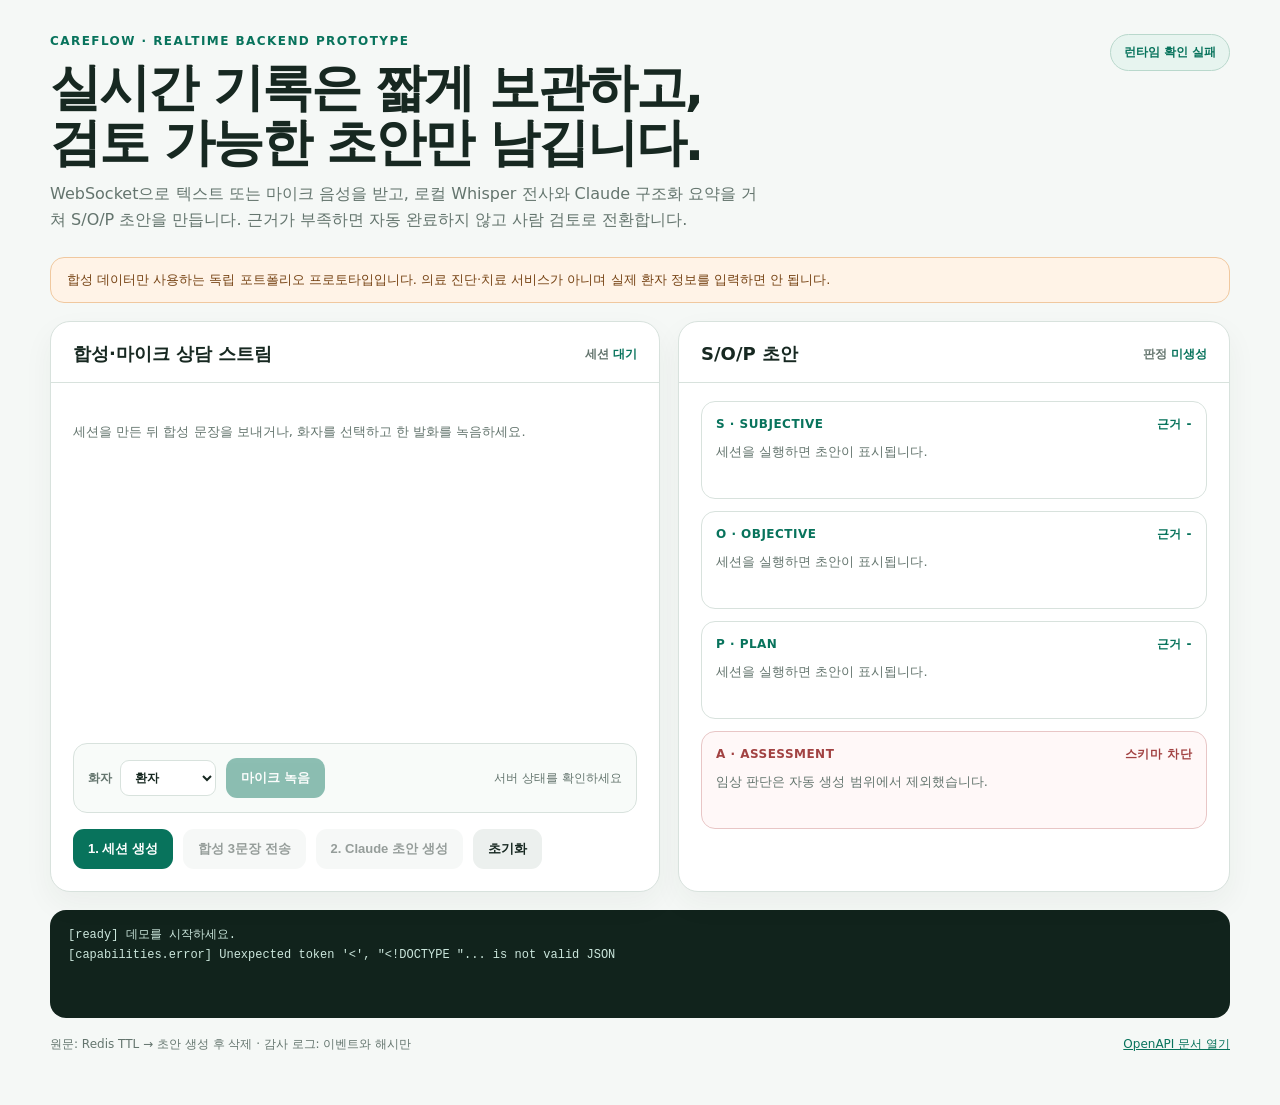
==== app/static/index.html @ 1d203c2a "Prepare CareFlow for reproducible Codespaces validation" ====
<!doctype html>
<html lang="ko">
<head>
  <meta charset="utf-8">
  <meta name="viewport" content="width=device-width, initial-scale=1">
  <title>CareFlow Backend Demo</title>
  <link rel="icon" href="data:image/svg+xml,<svg xmlns=%22http://www.w3.org/2000/svg%22 viewBox=%220 0 64 64%22><rect width=%2264%22 height=%2264%22 rx=%2214%22 fill=%22%2308735c%22/><path d=%22M14 33h10l5-13 8 25 5-12h8%22 fill=%22none%22 stroke=%22white%22 stroke-width=%225%22 stroke-linecap=%22round%22 stroke-linejoin=%22round%22/></svg>">
  <style>
    :root {
      color-scheme: light;
      --ink: #172821; --muted: #64756e; --line: #d8e2dd; --paper: #f5f8f6;
      --card: #ffffff; --brand: #08735c; --brand-soft: #e7f4ef; --warn-soft: #fff3e7;
      font-family: Inter, Pretendard, "Noto Sans KR", system-ui, sans-serif;
    }
    * { box-sizing: border-box; }
    body { margin: 0; background: var(--paper); color: var(--ink); }
    main { width: min(1180px, calc(100% - 36px)); margin: 0 auto; padding: 34px 0 52px; }
    header { display: flex; align-items: flex-start; justify-content: space-between; gap: 24px; margin-bottom: 24px; }
    .eyebrow { color: var(--brand); font-size: 12px; font-weight: 800; letter-spacing: .12em; }
    h1 { font-size: clamp(30px, 4vw, 52px); line-height: 1.08; margin: 12px 0 10px; letter-spacing: -.04em; }
    .lead { color: var(--muted); max-width: 720px; line-height: 1.65; margin: 0; }
    .badge { white-space: nowrap; border: 1px solid #b9d8cc; color: var(--brand); background: var(--brand-soft); border-radius: 999px; padding: 9px 13px; font-size: 12px; font-weight: 700; }
    .notice { border: 1px solid #f0c89f; background: var(--warn-soft); color: #764314; border-radius: 14px; padding: 13px 16px; font-size: 13px; margin-bottom: 18px; }
    .grid { display: grid; grid-template-columns: minmax(0, 1.05fr) minmax(360px, .95fr); gap: 18px; }
    .card { background: var(--card); border: 1px solid var(--line); border-radius: 20px; box-shadow: 0 12px 30px rgba(32, 59, 48, .05); overflow: hidden; }
    .card-head { padding: 20px 22px 16px; border-bottom: 1px solid var(--line); display: flex; align-items: center; justify-content: space-between; gap: 12px; }
    .card h2 { font-size: 18px; margin: 0; }
    .status { font-size: 12px; color: var(--muted); font-weight: 700; }
    .status strong { color: var(--brand); }
    .conversation { padding: 18px 22px 8px; min-height: 360px; }
    .line { display: grid; grid-template-columns: 72px 1fr; gap: 12px; padding: 13px 0; border-bottom: 1px dashed #e5ece8; }
    .speaker { font-size: 12px; font-weight: 800; color: var(--brand); }
    .line.clinician .speaker { color: #35629b; }
    .utterance { font-size: 14px; line-height: 1.55; }
    .empty { color: var(--muted); font-size: 13px; line-height: 1.7; padding: 20px 0; }
    .mic-tools { margin: 0 22px; padding: 14px; border: 1px solid var(--line); border-radius: 14px; background: #f8fbf9; display: flex; align-items: center; flex-wrap: wrap; gap: 10px; }
    .mic-tools label { display: flex; align-items: center; gap: 8px; color: var(--muted); font-size: 12px; font-weight: 800; }
    select { border: 1px solid var(--line); border-radius: 9px; padding: 9px 28px 9px 10px; background: white; color: var(--ink); font: inherit; }
    .mic-state { color: var(--muted); font-size: 12px; margin-left: auto; }
    button.recording { background: #b43b3b; }
    .actions { display: flex; flex-wrap: wrap; gap: 10px; padding: 16px 22px 22px; }
    button { border: 0; border-radius: 11px; padding: 11px 15px; font-size: 13px; font-weight: 800; cursor: pointer; background: var(--brand); color: white; }
    button.secondary { background: #ecf0ee; color: var(--ink); }
    button:disabled { opacity: .45; cursor: not-allowed; }
    .draft { padding: 18px 22px 22px; display: grid; gap: 12px; min-height: 360px; }
    .section { border: 1px solid var(--line); border-radius: 14px; padding: 14px; }
    .section-title { display: flex; align-items: baseline; justify-content: space-between; gap: 10px; color: var(--brand); font-size: 12px; font-weight: 900; letter-spacing: .04em; }
    .section p { min-height: 42px; color: var(--muted); font-size: 13px; line-height: 1.6; margin: 9px 0 0; }
    .blocked { border-color: #e8c6c6; background: #fff8f8; }
    .blocked .section-title { color: #a24242; }
    .events { margin-top: 18px; padding: 16px 18px; border-radius: 16px; background: #11231c; color: #cbe6dc; font: 12px/1.65 ui-monospace, SFMono-Regular, Menlo, monospace; min-height: 108px; white-space: pre-wrap; }
    footer { margin-top: 18px; color: var(--muted); font-size: 12px; display: flex; justify-content: space-between; gap: 16px; }
    footer a { color: var(--brand); }
    @media (max-width: 860px) { .grid { grid-template-columns: 1fr; } header { flex-direction: column; } }
  </style>
</head>
<body>
<main>
  <header>
    <div>
      <div class="eyebrow">CAREFLOW · REALTIME BACKEND PROTOTYPE</div>
      <h1>실시간 기록은 짧게 보관하고,<br>검토 가능한 초안만 남깁니다.</h1>
      <p class="lead">WebSocket으로 텍스트 또는 마이크 음성을 받고, 로컬 Whisper 전사와 Claude 구조화 요약을 거쳐 S/O/P 초안을 만듭니다. 근거가 부족하면 자동 완료하지 않고 사람 검토로 전환합니다.</p>
    </div>
    <div class="badge" id="runtime-badge">런타임 확인 중</div>
  </header>

  <div class="notice">합성 데이터만 사용하는 독립 포트폴리오 프로토타입입니다. 의료 진단·치료 서비스가 아니며 실제 환자 정보를 입력하면 안 됩니다.</div>

  <section class="grid">
    <article class="card">
      <div class="card-head"><h2>합성·마이크 상담 스트림</h2><div class="status">세션 <strong id="session-status">대기</strong></div></div>
      <div class="conversation" id="conversation">
        <div class="empty" id="empty-conversation">세션을 만든 뒤 합성 문장을 보내거나, 화자를 선택하고 한 발화를 녹음하세요.</div>
      </div>
      <div class="mic-tools">
        <label>화자
          <select id="speaker"><option value="patient">환자</option><option value="clinician">의료진</option></select>
        </label>
        <button id="record" disabled>마이크 녹음</button>
        <span class="mic-state" id="mic-status">서버 확인 중</span>
      </div>
      <div class="actions">
        <button id="start">1. 세션 생성</button>
        <button id="stream" class="secondary" disabled>합성 3문장 전송</button>
        <button id="finalize" class="secondary" disabled>2. Claude 초안 생성</button>
        <button id="reset" class="secondary">초기화</button>
      </div>
    </article>

    <article class="card">
      <div class="card-head"><h2>S/O/P 초안</h2><div class="status">판정 <strong id="review-status">미생성</strong></div></div>
      <div class="draft">
        <div class="section"><div class="section-title"><span>S · SUBJECTIVE</span><span id="evidence-s">근거 -</span></div><p id="subjective">세션을 실행하면 초안이 표시됩니다.</p></div>
        <div class="section"><div class="section-title"><span>O · OBJECTIVE</span><span id="evidence-o">근거 -</span></div><p id="objective">세션을 실행하면 초안이 표시됩니다.</p></div>
        <div class="section"><div class="section-title"><span>P · PLAN</span><span id="evidence-p">근거 -</span></div><p id="plan">세션을 실행하면 초안이 표시됩니다.</p></div>
        <div class="section blocked"><div class="section-title"><span>A · ASSESSMENT</span><span>스키마 차단</span></div><p>임상 판단은 자동 생성 범위에서 제외했습니다.</p></div>
      </div>
    </article>
  </section>

  <div id="events" class="events">[ready] 데모를 시작하세요.</div>
  <footer><span>원문: Redis TTL → 초안 생성 후 삭제 · 감사 로그: 이벤트와 해시만</span><a href="/docs">OpenAPI 문서 열기</a></footer>
</main>

<script>
  const sample = [
    {speaker: "patient", text: "최근 일주일 동안 잠들기 어려웠습니다."},
    {speaker: "clinician", text: "표정과 말투가 차분한 것을 관찰했습니다."},
    {speaker: "clinician", text: "다음 주에 수면 상태를 추적할 계획입니다."}
  ];
  let sessionId = null;
  let socket = null;
  let nextSequence = 1;
  let speechAvailable = false;
  let mediaRecorder = null;
  let mediaStream = null;
  let audioParts = [];
  let recordingTimer = null;
  const $ = (id) => document.getElementById(id);
  const log = (message) => { $("events").textContent += `\n${message}`; $("events").scrollTop = $("events").scrollHeight; };
  const waitFor = (connection, expected, timeoutMs = 60000) => new Promise((resolve, reject) => {
    const timeout = setTimeout(() => reject(new Error("응답 시간 초과")), timeoutMs);
    const handler = (event) => {
      const data = JSON.parse(event.data);
      if (data.type === expected || data.type === "error") {
        clearTimeout(timeout); connection.removeEventListener("message", handler); resolve(data);
      }
    };
    connection.addEventListener("message", handler);
  });
  const ensureSuccess = (data) => {
    if (data.type === "error") throw new Error(data.code);
    return data;
  };
  const appendConversation = (speaker, text, sequence) => {
    $("empty-conversation")?.remove();
    const line = document.createElement("div");
    line.className = `line ${speaker === "clinician" ? "clinician" : ""}`;
    const label = speaker === "clinician" ? "의료진" : "환자";
    const speakerNode = document.createElement("div");
    speakerNode.className = "speaker";
    speakerNode.textContent = `${label} · #${sequence}`;
    const utterance = document.createElement("div");
    utterance.className = "utterance";
    utterance.textContent = text;
    line.append(speakerNode, utterance);
    $("conversation").append(line);
  };
  const stopMediaTracks = () => {
    if (mediaStream) mediaStream.getTracks().forEach((track) => track.stop());
    mediaStream = null;
  };

  async function loadCapabilities() {
    try {
      const capabilities = await fetch("/v1/capabilities").then((response) => response.json());
      speechAvailable = capabilities.speech_enabled;
      $("runtime-badge").textContent = `${capabilities.note_generator_version} · ${capabilities.speech_recognizer_version || "STT disabled"}`;
      $("mic-status").textContent = speechAvailable ? "최대 30초 · 원본 미저장" : "STT 서버 설정 필요";
    } catch (error) {
      $("runtime-badge").textContent = "런타임 확인 실패";
      $("mic-status").textContent = "서버 상태를 확인하세요";
      log(`[capabilities.error] ${error.message}`);
    }
  }
  loadCapabilities();

  $("start").onclick = async () => {
    const response = await fetch("/v1/sessions", {
      method: "POST", headers: {"Content-Type": "application/json", "Idempotency-Key": crypto.randomUUID()},
      body: JSON.stringify({language: "ko"})
    });
    const data = await response.json();
    sessionId = data.session_id;
    const protocol = location.protocol === "https:" ? "wss" : "ws";
    socket = new WebSocket(`${protocol}://${location.host}${data.websocket_path}`);
    await new Promise((resolve) => socket.addEventListener("open", resolve, {once: true}));
    $("session-status").textContent = "created";
    $("stream").disabled = false;
    $("record").disabled = !speechAvailable || !navigator.mediaDevices || !window.MediaRecorder;
    $("start").disabled = true;
    log(`[session.created] ${sessionId}`);
  };

  $("stream").onclick = async () => {
    try {
      $("stream").disabled = true;
      $("record").disabled = true;
      for (const item of sample) {
        const chunk = {type: "transcript.chunk", sequence: nextSequence, ...item};
        const pending = waitFor(socket, "transcript.ack");
        socket.send(JSON.stringify(chunk));
        const ack = ensureSuccess(await pending);
        appendConversation(item.speaker, item.text, nextSequence);
        log(`[transcript.ack] sequence=${ack.sequence} duplicate=${ack.duplicate}`);
        nextSequence += 1;
      }
      $("session-status").textContent = "streaming";
      $("finalize").disabled = false;
    } catch (error) {
      $("stream").disabled = false;
      log(`[error] ${error.message}`);
    } finally {
      $("record").disabled = !speechAvailable;
    }
  };

  $("record").onclick = async () => {
    if (mediaRecorder?.state === "recording") {
      clearTimeout(recordingTimer);
      mediaRecorder.stop();
      return;
    }
    try {
      mediaStream = await navigator.mediaDevices.getUserMedia({audio: true});
      const candidates = ["audio/webm;codecs=opus", "audio/mp4", "audio/ogg;codecs=opus"];
      const selected = candidates.find((type) => MediaRecorder.isTypeSupported(type));
      mediaRecorder = new MediaRecorder(mediaStream, selected ? {mimeType: selected} : undefined);
      audioParts = [];
      mediaRecorder.ondataavailable = (event) => { if (event.data.size) audioParts.push(event.data); };
      mediaRecorder.onstop = sendRecordedAudio;
      mediaRecorder.start();
      $("stream").disabled = true;
      $("finalize").disabled = true;
      $("record").textContent = "녹음 종료";
      $("record").classList.add("recording");
      $("mic-status").textContent = "녹음 중 · 최대 30초";
      recordingTimer = setTimeout(() => mediaRecorder?.state === "recording" && mediaRecorder.stop(), 30000);
    } catch (error) {
      stopMediaTracks();
      log(`[microphone.error] ${error.message}`);
    }
  };

  async function sendRecordedAudio() {
    clearTimeout(recordingTimer);
    $("record").disabled = true;
    $("record").classList.remove("recording");
    $("record").textContent = "마이크 녹음";
    $("mic-status").textContent = "Whisper 인식 중";
    try {
      const blob = new Blob(audioParts, {type: mediaRecorder.mimeType});
      const contentType = (blob.type || "audio/webm").split(";")[0];
      const metadata = {
        type: "audio.start", sequence: nextSequence,
        speaker: $("speaker").value, content_type: contentType
      };
      const readyPromise = waitFor(socket, "audio.ready", 10000);
      socket.send(JSON.stringify(metadata));
      ensureSuccess(await readyPromise);
      const resultPromise = waitFor(socket, "transcript.recognized", 180000);
      socket.send(await blob.arrayBuffer());
      const result = ensureSuccess(await resultPromise);
      appendConversation(result.speaker, result.text, result.sequence);
      log(`[transcript.recognized] sequence=${result.sequence} duration=${result.duration_seconds}s raw_audio_persisted=${result.raw_audio_persisted}`);
      nextSequence += 1;
      $("session-status").textContent = "streaming";
      $("finalize").disabled = false;
      $("mic-status").textContent = "인식 완료 · 원본 미저장";
    } catch (error) {
      $("mic-status").textContent = "인식 실패 · 재시도 가능";
      log(`[speech.error] ${error.message}`);
    } finally {
      audioParts = [];
      stopMediaTracks();
      $("record").disabled = false;
      $("stream").disabled = false;
      $("finalize").disabled = nextSequence === 1;
    }
  }

  $("finalize").onclick = async () => {
    try {
      $("finalize").disabled = true;
      $("record").disabled = true;
      const pending = waitFor(socket, "session.finalized", 180000);
      socket.send(JSON.stringify({type: "session.finalize"}));
      const result = ensureSuccess(await pending);
      log(`[session.finalized] status=${result.status} transcript_purged=${result.transcript_purged}`);
      const draft = await fetch(`/v1/sessions/${sessionId}/draft`).then((response) => response.json());
      for (const field of ["subjective", "objective", "plan"]) $(field).textContent = draft[field];
      for (const suffix of ["s", "o", "p"]) $(`evidence-${suffix}`).textContent = "근거 -";
      for (const item of draft.evidence) {
        const suffix = item.section === "subjective" ? "s" : item.section === "objective" ? "o" : "p";
        $(`evidence-${suffix}`).textContent = `근거 #${item.source_sequences.join(", #")}`;
      }
      $("review-status").textContent = draft.review_required ? "사람 검토" : "계약 통과";
      $("session-status").textContent = result.status;
      $("stream").disabled = true;
      log(`[draft.created] generator=${draft.generator_version} reasons=${draft.review_reasons.join(",") || "none"}`);
    } catch (error) {
      $("finalize").disabled = false;
      $("record").disabled = !speechAvailable;
      log(`[finalize.error] ${error.message}`);
    }
  };

  $("reset").onclick = () => location.reload();
</script>
</body>
</html>
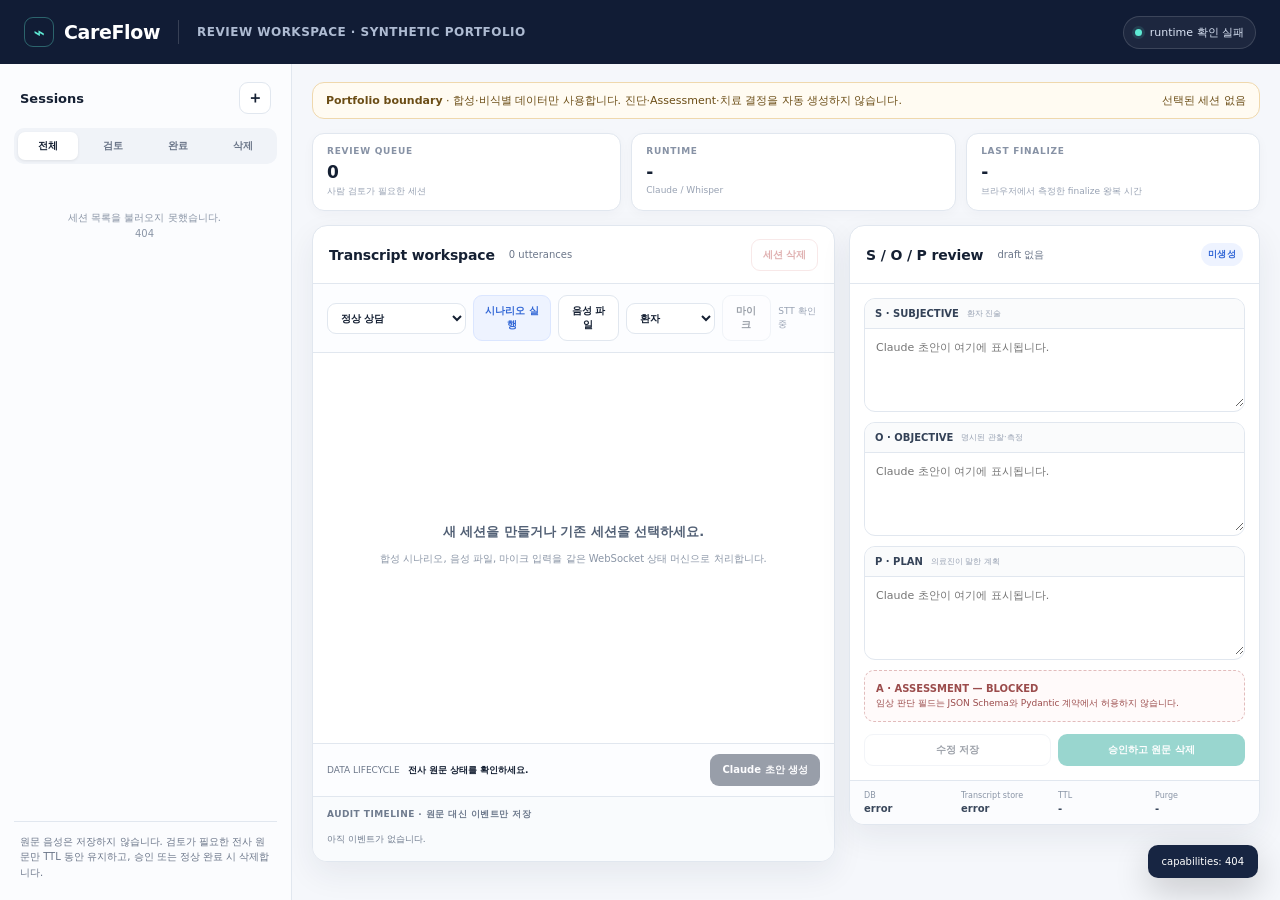
==== commit f4bf56d7: "Build CareFlow V2 review workspace" ====
--- a/app/static/index.html
+++ b/app/static/index.html
@@ -3,300 +3,67 @@
 <head>
   <meta charset="utf-8">
   <meta name="viewport" content="width=device-width, initial-scale=1">
-  <title>CareFlow Backend Demo</title>
-  <link rel="icon" href="data:image/svg+xml,<svg xmlns=%22http://www.w3.org/2000/svg%22 viewBox=%220 0 64 64%22><rect width=%2264%22 height=%2264%22 rx=%2214%22 fill=%22%2308735c%22/><path d=%22M14 33h10l5-13 8 25 5-12h8%22 fill=%22none%22 stroke=%22white%22 stroke-width=%225%22 stroke-linecap=%22round%22 stroke-linejoin=%22round%22/></svg>">
+  <title>CareFlow Review Workspace</title>
+  <link rel="icon" href="data:image/svg+xml,<svg xmlns=%22http://www.w3.org/2000/svg%22 viewBox=%220 0 64 64%22><rect width=%2264%22 height=%2264%22 rx=%2214%22 fill=%22%23111c35%22/><path d=%22M14 33h10l5-13 8 25 5-12h8%22 fill=%22none%22 stroke=%22%235eead4%22 stroke-width=%225%22 stroke-linecap=%22round%22 stroke-linejoin=%22round%22/></svg>">
   <style>
-    :root {
-      color-scheme: light;
-      --ink: #172821; --muted: #64756e; --line: #d8e2dd; --paper: #f5f8f6;
-      --card: #ffffff; --brand: #08735c; --brand-soft: #e7f4ef; --warn-soft: #fff3e7;
-      font-family: Inter, Pretendard, "Noto Sans KR", system-ui, sans-serif;
-    }
-    * { box-sizing: border-box; }
-    body { margin: 0; background: var(--paper); color: var(--ink); }
-    main { width: min(1180px, calc(100% - 36px)); margin: 0 auto; padding: 34px 0 52px; }
-    header { display: flex; align-items: flex-start; justify-content: space-between; gap: 24px; margin-bottom: 24px; }
-    .eyebrow { color: var(--brand); font-size: 12px; font-weight: 800; letter-spacing: .12em; }
-    h1 { font-size: clamp(30px, 4vw, 52px); line-height: 1.08; margin: 12px 0 10px; letter-spacing: -.04em; }
-    .lead { color: var(--muted); max-width: 720px; line-height: 1.65; margin: 0; }
-    .badge { white-space: nowrap; border: 1px solid #b9d8cc; color: var(--brand); background: var(--brand-soft); border-radius: 999px; padding: 9px 13px; font-size: 12px; font-weight: 700; }
-    .notice { border: 1px solid #f0c89f; background: var(--warn-soft); color: #764314; border-radius: 14px; padding: 13px 16px; font-size: 13px; margin-bottom: 18px; }
-    .grid { display: grid; grid-template-columns: minmax(0, 1.05fr) minmax(360px, .95fr); gap: 18px; }
-    .card { background: var(--card); border: 1px solid var(--line); border-radius: 20px; box-shadow: 0 12px 30px rgba(32, 59, 48, .05); overflow: hidden; }
-    .card-head { padding: 20px 22px 16px; border-bottom: 1px solid var(--line); display: flex; align-items: center; justify-content: space-between; gap: 12px; }
-    .card h2 { font-size: 18px; margin: 0; }
-    .status { font-size: 12px; color: var(--muted); font-weight: 700; }
-    .status strong { color: var(--brand); }
-    .conversation { padding: 18px 22px 8px; min-height: 360px; }
-    .line { display: grid; grid-template-columns: 72px 1fr; gap: 12px; padding: 13px 0; border-bottom: 1px dashed #e5ece8; }
-    .speaker { font-size: 12px; font-weight: 800; color: var(--brand); }
-    .line.clinician .speaker { color: #35629b; }
-    .utterance { font-size: 14px; line-height: 1.55; }
-    .empty { color: var(--muted); font-size: 13px; line-height: 1.7; padding: 20px 0; }
-    .mic-tools { margin: 0 22px; padding: 14px; border: 1px solid var(--line); border-radius: 14px; background: #f8fbf9; display: flex; align-items: center; flex-wrap: wrap; gap: 10px; }
-    .mic-tools label { display: flex; align-items: center; gap: 8px; color: var(--muted); font-size: 12px; font-weight: 800; }
-    select { border: 1px solid var(--line); border-radius: 9px; padding: 9px 28px 9px 10px; background: white; color: var(--ink); font: inherit; }
-    .mic-state { color: var(--muted); font-size: 12px; margin-left: auto; }
-    button.recording { background: #b43b3b; }
-    .actions { display: flex; flex-wrap: wrap; gap: 10px; padding: 16px 22px 22px; }
-    button { border: 0; border-radius: 11px; padding: 11px 15px; font-size: 13px; font-weight: 800; cursor: pointer; background: var(--brand); color: white; }
-    button.secondary { background: #ecf0ee; color: var(--ink); }
-    button:disabled { opacity: .45; cursor: not-allowed; }
-    .draft { padding: 18px 22px 22px; display: grid; gap: 12px; min-height: 360px; }
-    .section { border: 1px solid var(--line); border-radius: 14px; padding: 14px; }
-    .section-title { display: flex; align-items: baseline; justify-content: space-between; gap: 10px; color: var(--brand); font-size: 12px; font-weight: 900; letter-spacing: .04em; }
-    .section p { min-height: 42px; color: var(--muted); font-size: 13px; line-height: 1.6; margin: 9px 0 0; }
-    .blocked { border-color: #e8c6c6; background: #fff8f8; }
-    .blocked .section-title { color: #a24242; }
-    .events { margin-top: 18px; padding: 16px 18px; border-radius: 16px; background: #11231c; color: #cbe6dc; font: 12px/1.65 ui-monospace, SFMono-Regular, Menlo, monospace; min-height: 108px; white-space: pre-wrap; }
-    footer { margin-top: 18px; color: var(--muted); font-size: 12px; display: flex; justify-content: space-between; gap: 16px; }
-    footer a { color: var(--brand); }
-    @media (max-width: 860px) { .grid { grid-template-columns: 1fr; } header { flex-direction: column; } }
+    :root{color-scheme:light;--navy:#111c35;--navy-2:#172542;--ink:#152033;--muted:#6b7689;--line:#e1e7ef;--paper:#f5f7fb;--card:#fff;--teal:#0f9f8f;--teal-soft:#e9f8f5;--blue:#3267d6;--blue-soft:#eef3ff;--amber:#b7791f;--amber-soft:#fff7e8;--red:#b54747;--red-soft:#fff0f0;--green:#20845a;--green-soft:#ecf8f1;--shadow:0 12px 32px rgba(24,39,75,.07);font-family:Inter,Pretendard,"Noto Sans KR",system-ui,-apple-system,sans-serif}
+    *{box-sizing:border-box}body{margin:0;background:var(--paper);color:var(--ink);min-width:1180px}button,input,select,textarea{font:inherit}button{cursor:pointer}
+    .topbar{height:64px;background:var(--navy);color:white;display:flex;align-items:center;padding:0 24px;gap:18px;position:sticky;top:0;z-index:20}.brand{display:flex;align-items:center;gap:10px;font-weight:850;letter-spacing:-.02em;font-size:19px}.brand-mark{width:30px;height:30px;border:1px solid rgba(94,234,212,.35);border-radius:9px;display:grid;place-items:center;color:#5eead4}.top-divider{height:24px;width:1px;background:rgba(255,255,255,.16)}.product-label{font-size:12px;color:#aebbd2;font-weight:700;letter-spacing:.04em}.top-spacer{flex:1}.runtime-pill{display:flex;align-items:center;gap:8px;border:1px solid rgba(255,255,255,.14);border-radius:999px;padding:8px 11px;font-size:11px;color:#dbe5f6;background:rgba(255,255,255,.05)}.dot{width:7px;height:7px;border-radius:50%;background:#5eead4;box-shadow:0 0 0 3px rgba(94,234,212,.12)}
+    .shell{display:grid;grid-template-columns:292px 1fr;min-height:calc(100vh - 64px)}.sidebar{background:#fbfcfe;border-right:1px solid var(--line);padding:18px 14px;display:flex;flex-direction:column;gap:14px}.sidebar-title{display:flex;align-items:center;justify-content:space-between;padding:0 6px}.sidebar-title strong{font-size:13px}.icon-btn{width:32px;height:32px;border:1px solid var(--line);border-radius:9px;background:white;color:var(--ink);font-weight:900}.filters{display:grid;grid-template-columns:repeat(4,1fr);gap:5px;background:#f0f3f8;padding:4px;border-radius:10px}.filter{border:0;background:transparent;border-radius:7px;padding:7px 4px;font-size:10px;color:var(--muted);font-weight:800}.filter.active{background:white;color:var(--ink);box-shadow:0 1px 3px rgba(0,0,0,.08)}.session-list{display:flex;flex-direction:column;gap:8px;overflow:auto;max-height:calc(100vh - 220px);padding-right:2px}.session-card{border:1px solid var(--line);background:white;border-radius:12px;padding:12px;cursor:pointer;transition:.16s}.session-card:hover{border-color:#bcc8d9;transform:translateY(-1px)}.session-card.active{border-color:#91b9ff;box-shadow:0 0 0 2px #e8f0ff}.session-row{display:flex;align-items:center;justify-content:space-between;gap:8px}.session-id{font:700 11px/1.2 ui-monospace,SFMono-Regular,Menlo,monospace;color:#44536a}.session-time{font-size:10px;color:#98a2b3;margin-top:8px}.status-chip{font-size:9px;font-weight:900;text-transform:uppercase;letter-spacing:.04em;padding:5px 7px;border-radius:999px}.status-ready{background:var(--green-soft);color:var(--green)}.status-review_required{background:var(--amber-soft);color:var(--amber)}.status-streaming,.status-created,.status-processing{background:var(--blue-soft);color:var(--blue)}.status-purged{background:#f0f2f5;color:#7a8494}.session-reason{font-size:10px;color:var(--amber);margin-top:7px;white-space:nowrap;overflow:hidden;text-overflow:ellipsis}.sidebar-foot{margin-top:auto;border-top:1px solid var(--line);padding:12px 6px 2px;font-size:10px;line-height:1.55;color:var(--muted)}
+    .content{padding:18px 20px 30px;overflow:hidden}.notice{display:flex;align-items:center;justify-content:space-between;gap:16px;border:1px solid #efd8ad;background:#fffbf2;color:#6b4d16;border-radius:12px;padding:10px 13px;font-size:11px;margin-bottom:14px}.notice strong{font-weight:900}.dashboard{display:grid;grid-template-columns:1fr 1.05fr .95fr;gap:10px;margin-bottom:14px}.metric{background:white;border:1px solid var(--line);border-radius:12px;padding:12px 14px;box-shadow:0 3px 12px rgba(24,39,75,.03)}.metric-label{font-size:9px;color:#8792a5;font-weight:900;letter-spacing:.08em;text-transform:uppercase}.metric-value{margin-top:6px;font-size:17px;font-weight:850;letter-spacing:-.02em;white-space:nowrap;overflow:hidden;text-overflow:ellipsis}.metric-sub{font-size:9px;color:#98a2b3;margin-top:3px}
+    .workspace{display:grid;grid-template-columns:minmax(430px,1.12fr) minmax(390px,.88fr);gap:14px;align-items:start}.panel{background:white;border:1px solid var(--line);border-radius:15px;box-shadow:var(--shadow);overflow:hidden}.panel-head{height:58px;border-bottom:1px solid var(--line);display:flex;align-items:center;padding:0 16px;gap:10px}.panel-head h2{margin:0;font-size:14px;letter-spacing:-.01em}.panel-head .sub{font-size:10px;color:var(--muted);margin-left:4px}.panel-spacer{flex:1}.btn{border:1px solid transparent;border-radius:9px;padding:8px 11px;font-size:10px;font-weight:850;background:var(--navy);color:white;display:inline-flex;align-items:center;gap:6px;justify-content:center}.btn.secondary{background:white;color:var(--ink);border-color:var(--line)}.btn.soft{background:var(--blue-soft);color:var(--blue);border-color:#dbe6ff}.btn.approve{background:var(--teal);color:white}.btn.danger{background:white;color:var(--red);border-color:#efcaca}.btn:disabled{opacity:.42;cursor:not-allowed}.select{border:1px solid var(--line);background:white;border-radius:9px;padding:8px 28px 8px 9px;font-size:10px;color:var(--ink);font-weight:700}.toolbar{display:flex;align-items:center;gap:7px;padding:11px 14px;border-bottom:1px solid var(--line);background:#fcfdff}.toolbar .hint{font-size:9px;color:#98a2b3;margin-left:auto}.transcript{height:390px;overflow:auto;padding:8px 14px 14px;scroll-behavior:smooth}.empty-state{height:100%;display:grid;place-items:center;text-align:center;color:#8a95a6;padding:32px}.empty-state strong{display:block;color:#526075;font-size:13px;margin-bottom:6px}.empty-state span{font-size:10px;line-height:1.6}.turn{display:grid;grid-template-columns:76px 1fr;gap:11px;padding:12px 7px;border-bottom:1px solid #edf0f5;border-radius:9px;transition:.2s}.turn.focused{background:#fff6dc;box-shadow:inset 3px 0 #e0a52f}.turn-meta{font-size:9px;color:#98a2b3;padding-top:2px}.speaker-label{font-size:10px;font-weight:900;color:var(--blue);margin-bottom:4px}.turn.patient .speaker-label{color:var(--teal)}.turn-text{font-size:12px;line-height:1.62;color:#2e394b}.turn-tags{margin-top:5px;display:flex;gap:5px}.mini-tag{font-size:8px;color:#7a8494;background:#f2f4f7;border-radius:5px;padding:3px 5px}.privacy-state{border-top:1px solid var(--line);padding:10px 14px;display:flex;align-items:center;gap:8px;font-size:9px;color:var(--muted);background:#fcfdff}.privacy-state strong{color:var(--ink)}.audit{border-top:1px solid var(--line);background:#f9fbfd;padding:11px 14px;max-height:138px;overflow:auto}.audit-title{font-size:9px;font-weight:900;color:#6f7b8e;margin-bottom:8px;letter-spacing:.05em;text-transform:uppercase}.audit-row{display:flex;gap:10px;font-size:9px;color:#6f7b8e;padding:4px 0}.audit-row code{color:#39475b}
+    .draft-body{padding:14px;display:flex;flex-direction:column;gap:10px}.review-banner{border:1px solid #f0d3a2;background:var(--amber-soft);border-radius:10px;padding:9px 10px;font-size:10px;color:#76531c;display:none}.review-banner.show{display:block}.draft-section{border:1px solid var(--line);border-radius:11px;overflow:hidden}.draft-title{display:flex;align-items:center;padding:9px 10px;background:#fafbfc;border-bottom:1px solid var(--line);gap:8px}.draft-title strong{font-size:10px;color:#344257}.draft-title span{font-size:8px;color:#98a2b3}.evidence{margin-left:auto;display:flex;gap:4px;flex-wrap:wrap;justify-content:flex-end}.evidence button{border:0;background:#e9f3ff;color:#3267d6;border-radius:5px;padding:3px 5px;font-size:8px;font-weight:900;cursor:pointer}textarea{width:100%;border:0;resize:vertical;min-height:78px;padding:10px 11px;font-size:11px;line-height:1.62;color:#344257;outline:none;background:white}textarea:focus{box-shadow:inset 0 0 0 2px #dce8ff}.assessment{border:1px dashed #e2bcbc;background:#fffafa;border-radius:10px;padding:10px 11px;color:#9b4c4c;font-size:9px;line-height:1.55}.assessment strong{font-size:10px}.review-actions{display:flex;gap:7px;padding-top:2px}.review-actions .btn{flex:1}.ops-strip{display:grid;grid-template-columns:repeat(4,1fr);gap:7px;border-top:1px solid var(--line);padding:10px 14px;background:#fbfcfe}.ops-item{font-size:8px;color:#8a95a6}.ops-item strong{display:block;color:#39475b;font-size:10px;margin-top:3px}.good{color:var(--green)!important}.warn{color:var(--amber)!important}.bad{color:var(--red)!important}.toast{position:fixed;right:22px;bottom:22px;background:#172542;color:white;padding:11px 14px;border-radius:10px;box-shadow:0 12px 35px rgba(0,0,0,.2);font-size:10px;opacity:0;transform:translateY(8px);pointer-events:none;transition:.2s;z-index:99;max-width:360px}.toast.show{opacity:1;transform:none}.modal-backdrop{position:fixed;inset:0;background:rgba(10,17,31,.38);display:none;align-items:center;justify-content:center;z-index:60}.modal-backdrop.show{display:flex}.modal{width:430px;background:white;border-radius:16px;box-shadow:0 25px 70px rgba(0,0,0,.24);padding:18px}.modal h3{font-size:14px;margin:0 0 5px}.modal p{font-size:10px;color:var(--muted);line-height:1.6;margin:0 0 14px}.modal-actions{display:flex;gap:8px;justify-content:flex-end}input[type=file]{display:none}
   </style>
 </head>
 <body>
-<main>
-  <header>
-    <div>
-      <div class="eyebrow">CAREFLOW · REALTIME BACKEND PROTOTYPE</div>
-      <h1>실시간 기록은 짧게 보관하고,<br>검토 가능한 초안만 남깁니다.</h1>
-      <p class="lead">WebSocket으로 텍스트 또는 마이크 음성을 받고, 로컬 Whisper 전사와 Claude 구조화 요약을 거쳐 S/O/P 초안을 만듭니다. 근거가 부족하면 자동 완료하지 않고 사람 검토로 전환합니다.</p>
-    </div>
-    <div class="badge" id="runtime-badge">런타임 확인 중</div>
-  </header>
-
-  <div class="notice">합성 데이터만 사용하는 독립 포트폴리오 프로토타입입니다. 의료 진단·치료 서비스가 아니며 실제 환자 정보를 입력하면 안 됩니다.</div>
-
-  <section class="grid">
-    <article class="card">
-      <div class="card-head"><h2>합성·마이크 상담 스트림</h2><div class="status">세션 <strong id="session-status">대기</strong></div></div>
-      <div class="conversation" id="conversation">
-        <div class="empty" id="empty-conversation">세션을 만든 뒤 합성 문장을 보내거나, 화자를 선택하고 한 발화를 녹음하세요.</div>
-      </div>
-      <div class="mic-tools">
-        <label>화자
-          <select id="speaker"><option value="patient">환자</option><option value="clinician">의료진</option></select>
-        </label>
-        <button id="record" disabled>마이크 녹음</button>
-        <span class="mic-state" id="mic-status">서버 확인 중</span>
-      </div>
-      <div class="actions">
-        <button id="start">1. 세션 생성</button>
-        <button id="stream" class="secondary" disabled>합성 3문장 전송</button>
-        <button id="finalize" class="secondary" disabled>2. Claude 초안 생성</button>
-        <button id="reset" class="secondary">초기화</button>
-      </div>
-    </article>
-
-    <article class="card">
-      <div class="card-head"><h2>S/O/P 초안</h2><div class="status">판정 <strong id="review-status">미생성</strong></div></div>
-      <div class="draft">
-        <div class="section"><div class="section-title"><span>S · SUBJECTIVE</span><span id="evidence-s">근거 -</span></div><p id="subjective">세션을 실행하면 초안이 표시됩니다.</p></div>
-        <div class="section"><div class="section-title"><span>O · OBJECTIVE</span><span id="evidence-o">근거 -</span></div><p id="objective">세션을 실행하면 초안이 표시됩니다.</p></div>
-        <div class="section"><div class="section-title"><span>P · PLAN</span><span id="evidence-p">근거 -</span></div><p id="plan">세션을 실행하면 초안이 표시됩니다.</p></div>
-        <div class="section blocked"><div class="section-title"><span>A · ASSESSMENT</span><span>스키마 차단</span></div><p>임상 판단은 자동 생성 범위에서 제외했습니다.</p></div>
-      </div>
-    </article>
-  </section>
-
-  <div id="events" class="events">[ready] 데모를 시작하세요.</div>
-  <footer><span>원문: Redis TTL → 초안 생성 후 삭제 · 감사 로그: 이벤트와 해시만</span><a href="/docs">OpenAPI 문서 열기</a></footer>
-</main>
-
+<header class="topbar"><div class="brand"><span class="brand-mark">⌁</span>CareFlow</div><div class="top-divider"></div><div class="product-label">REVIEW WORKSPACE · SYNTHETIC PORTFOLIO</div><div class="top-spacer"></div><div class="runtime-pill"><span class="dot"></span><span id="runtime-text">runtime 확인 중</span></div></header>
+<div class="shell">
+<aside class="sidebar"><div class="sidebar-title"><strong>Sessions</strong><button class="icon-btn" id="new-session" title="새 세션">＋</button></div><div class="filters"><button class="filter active" data-filter="all">전체</button><button class="filter" data-filter="review_required">검토</button><button class="filter" data-filter="ready">완료</button><button class="filter" data-filter="purged">삭제</button></div><div class="session-list" id="session-list"><div class="empty-state"><span>세션을 불러오는 중입니다.</span></div></div><div class="sidebar-foot">원문 음성은 저장하지 않습니다. 검토가 필요한 전사 원문만 TTL 동안 유지하고, 승인 또는 정상 완료 시 삭제합니다.</div></aside>
+<main class="content">
+<div class="notice"><span><strong>Portfolio boundary</strong> · 합성·비식별 데이터만 사용합니다. 진단·Assessment·치료 결정을 자동 생성하지 않습니다.</span><span id="session-state-text">선택된 세션 없음</span></div>
+<section class="dashboard"><div class="metric"><div class="metric-label">Review queue</div><div class="metric-value" id="metric-review">0</div><div class="metric-sub">사람 검토가 필요한 세션</div></div><div class="metric"><div class="metric-label">Runtime</div><div class="metric-value" id="metric-runtime">-</div><div class="metric-sub" id="metric-runtime-sub">Claude / Whisper</div></div><div class="metric"><div class="metric-label">Last finalize</div><div class="metric-value" id="metric-latency">-</div><div class="metric-sub">브라우저에서 측정한 finalize 왕복 시간</div></div></section>
+<section class="workspace">
+<article class="panel"><div class="panel-head"><h2>Transcript workspace</h2><span class="sub" id="transcript-count">0 utterances</span><div class="panel-spacer"></div><button class="btn danger" id="purge-session" disabled>세션 삭제</button></div>
+<div class="toolbar"><select class="select" id="scenario"><option value="normal">정상 상담</option><option value="evidence_gap">근거 공백</option><option value="sequence_gap">Sequence gap</option><option value="safety_signal">Safety signal</option><option value="duplicate">중복 재전송</option></select><button class="btn soft" id="run-scenario">시나리오 실행</button><button class="btn secondary" id="upload-audio">음성 파일</button><input id="audio-file" type="file" accept="audio/webm,audio/wav,audio/mpeg,audio/mp4,audio/ogg"><select class="select" id="speaker"><option value="patient">환자</option><option value="clinician">의료진</option></select><button class="btn secondary" id="record" disabled>마이크</button><span class="hint" id="mic-hint">STT 확인 중</span></div>
+<div class="transcript" id="transcript"><div class="empty-state"><div><strong>새 세션을 만들거나 기존 세션을 선택하세요.</strong><span>합성 시나리오, 음성 파일, 마이크 입력을 같은 WebSocket 상태 머신으로 처리합니다.</span></div></div></div>
+<div class="privacy-state"><span>DATA LIFECYCLE</span><strong id="privacy-text">전사 원문 상태를 확인하세요.</strong><span class="panel-spacer"></span><button class="btn" id="finalize" disabled>Claude 초안 생성</button></div><div class="audit"><div class="audit-title">Audit timeline · 원문 대신 이벤트만 저장</div><div id="audit-list"><div class="audit-row">아직 이벤트가 없습니다.</div></div></div></article>
+<article class="panel"><div class="panel-head"><h2>S / O / P review</h2><span class="sub" id="draft-version">draft 없음</span><div class="panel-spacer"></div><span class="status-chip status-created" id="draft-status">미생성</span></div><div class="draft-body"><div class="review-banner" id="review-banner"></div><div class="draft-section"><div class="draft-title"><strong>S · SUBJECTIVE</strong><span>환자 진술</span><div class="evidence" id="evidence-subjective"></div></div><textarea id="subjective" placeholder="Claude 초안이 여기에 표시됩니다." disabled></textarea></div><div class="draft-section"><div class="draft-title"><strong>O · OBJECTIVE</strong><span>명시된 관찰·측정</span><div class="evidence" id="evidence-objective"></div></div><textarea id="objective" placeholder="Claude 초안이 여기에 표시됩니다." disabled></textarea></div><div class="draft-section"><div class="draft-title"><strong>P · PLAN</strong><span>의료진이 말한 계획</span><div class="evidence" id="evidence-plan"></div></div><textarea id="plan" placeholder="Claude 초안이 여기에 표시됩니다." disabled></textarea></div><div class="assessment"><strong>A · ASSESSMENT — BLOCKED</strong><br>임상 판단 필드는 JSON Schema와 Pydantic 계약에서 허용하지 않습니다.</div><div class="review-actions"><button class="btn secondary" id="save-review" disabled>수정 저장</button><button class="btn approve" id="approve-review" disabled>승인하고 원문 삭제</button></div></div><div class="ops-strip"><div class="ops-item">DB<strong id="ops-db">-</strong></div><div class="ops-item">Transcript store<strong id="ops-store">-</strong></div><div class="ops-item">TTL<strong id="ops-ttl">-</strong></div><div class="ops-item">Purge<strong id="ops-purge">-</strong></div></div></article>
+</section></main></div>
+<div class="toast" id="toast"></div><div class="modal-backdrop" id="purge-modal"><div class="modal"><h3>세션을 완전히 삭제할까요?</h3><p>전사 원문과 생성된 초안을 제거하고 상태를 purged로 전환합니다. 포트폴리오 데모에서 데이터 수명주기를 확인하기 위한 명시적 삭제 동작입니다.</p><div class="modal-actions"><button class="btn secondary" id="cancel-purge">취소</button><button class="btn danger" id="confirm-purge">삭제</button></div></div></div>
 <script>
-  const sample = [
-    {speaker: "patient", text: "최근 일주일 동안 잠들기 어려웠습니다."},
-    {speaker: "clinician", text: "표정과 말투가 차분한 것을 관찰했습니다."},
-    {speaker: "clinician", text: "다음 주에 수면 상태를 추적할 계획입니다."}
-  ];
-  let sessionId = null;
-  let socket = null;
-  let nextSequence = 1;
-  let speechAvailable = false;
-  let mediaRecorder = null;
-  let mediaStream = null;
-  let audioParts = [];
-  let recordingTimer = null;
-  const $ = (id) => document.getElementById(id);
-  const log = (message) => { $("events").textContent += `\n${message}`; $("events").scrollTop = $("events").scrollHeight; };
-  const waitFor = (connection, expected, timeoutMs = 60000) => new Promise((resolve, reject) => {
-    const timeout = setTimeout(() => reject(new Error("응답 시간 초과")), timeoutMs);
-    const handler = (event) => {
-      const data = JSON.parse(event.data);
-      if (data.type === expected || data.type === "error") {
-        clearTimeout(timeout); connection.removeEventListener("message", handler); resolve(data);
-      }
-    };
-    connection.addEventListener("message", handler);
-  });
-  const ensureSuccess = (data) => {
-    if (data.type === "error") throw new Error(data.code);
-    return data;
-  };
-  const appendConversation = (speaker, text, sequence) => {
-    $("empty-conversation")?.remove();
-    const line = document.createElement("div");
-    line.className = `line ${speaker === "clinician" ? "clinician" : ""}`;
-    const label = speaker === "clinician" ? "의료진" : "환자";
-    const speakerNode = document.createElement("div");
-    speakerNode.className = "speaker";
-    speakerNode.textContent = `${label} · #${sequence}`;
-    const utterance = document.createElement("div");
-    utterance.className = "utterance";
-    utterance.textContent = text;
-    line.append(speakerNode, utterance);
-    $("conversation").append(line);
-  };
-  const stopMediaTracks = () => {
-    if (mediaStream) mediaStream.getTracks().forEach((track) => track.stop());
-    mediaStream = null;
-  };
-
-  async function loadCapabilities() {
-    try {
-      const capabilities = await fetch("/v1/capabilities").then((response) => response.json());
-      speechAvailable = capabilities.speech_enabled;
-      $("runtime-badge").textContent = `${capabilities.note_generator_version} · ${capabilities.speech_recognizer_version || "STT disabled"}`;
-      $("mic-status").textContent = speechAvailable ? "최대 30초 · 원본 미저장" : "STT 서버 설정 필요";
-    } catch (error) {
-      $("runtime-badge").textContent = "런타임 확인 실패";
-      $("mic-status").textContent = "서버 상태를 확인하세요";
-      log(`[capabilities.error] ${error.message}`);
-    }
-  }
-  loadCapabilities();
-
-  $("start").onclick = async () => {
-    const response = await fetch("/v1/sessions", {
-      method: "POST", headers: {"Content-Type": "application/json", "Idempotency-Key": crypto.randomUUID()},
-      body: JSON.stringify({language: "ko"})
-    });
-    const data = await response.json();
-    sessionId = data.session_id;
-    const protocol = location.protocol === "https:" ? "wss" : "ws";
-    socket = new WebSocket(`${protocol}://${location.host}${data.websocket_path}`);
-    await new Promise((resolve) => socket.addEventListener("open", resolve, {once: true}));
-    $("session-status").textContent = "created";
-    $("stream").disabled = false;
-    $("record").disabled = !speechAvailable || !navigator.mediaDevices || !window.MediaRecorder;
-    $("start").disabled = true;
-    log(`[session.created] ${sessionId}`);
-  };
-
-  $("stream").onclick = async () => {
-    try {
-      $("stream").disabled = true;
-      $("record").disabled = true;
-      for (const item of sample) {
-        const chunk = {type: "transcript.chunk", sequence: nextSequence, ...item};
-        const pending = waitFor(socket, "transcript.ack");
-        socket.send(JSON.stringify(chunk));
-        const ack = ensureSuccess(await pending);
-        appendConversation(item.speaker, item.text, nextSequence);
-        log(`[transcript.ack] sequence=${ack.sequence} duplicate=${ack.duplicate}`);
-        nextSequence += 1;
-      }
-      $("session-status").textContent = "streaming";
-      $("finalize").disabled = false;
-    } catch (error) {
-      $("stream").disabled = false;
-      log(`[error] ${error.message}`);
-    } finally {
-      $("record").disabled = !speechAvailable;
-    }
-  };
-
-  $("record").onclick = async () => {
-    if (mediaRecorder?.state === "recording") {
-      clearTimeout(recordingTimer);
-      mediaRecorder.stop();
-      return;
-    }
-    try {
-      mediaStream = await navigator.mediaDevices.getUserMedia({audio: true});
-      const candidates = ["audio/webm;codecs=opus", "audio/mp4", "audio/ogg;codecs=opus"];
-      const selected = candidates.find((type) => MediaRecorder.isTypeSupported(type));
-      mediaRecorder = new MediaRecorder(mediaStream, selected ? {mimeType: selected} : undefined);
-      audioParts = [];
-      mediaRecorder.ondataavailable = (event) => { if (event.data.size) audioParts.push(event.data); };
-      mediaRecorder.onstop = sendRecordedAudio;
-      mediaRecorder.start();
-      $("stream").disabled = true;
-      $("finalize").disabled = true;
-      $("record").textContent = "녹음 종료";
-      $("record").classList.add("recording");
-      $("mic-status").textContent = "녹음 중 · 최대 30초";
-      recordingTimer = setTimeout(() => mediaRecorder?.state === "recording" && mediaRecorder.stop(), 30000);
-    } catch (error) {
-      stopMediaTracks();
-      log(`[microphone.error] ${error.message}`);
-    }
-  };
-
-  async function sendRecordedAudio() {
-    clearTimeout(recordingTimer);
-    $("record").disabled = true;
-    $("record").classList.remove("recording");
-    $("record").textContent = "마이크 녹음";
-    $("mic-status").textContent = "Whisper 인식 중";
-    try {
-      const blob = new Blob(audioParts, {type: mediaRecorder.mimeType});
-      const contentType = (blob.type || "audio/webm").split(";")[0];
-      const metadata = {
-        type: "audio.start", sequence: nextSequence,
-        speaker: $("speaker").value, content_type: contentType
-      };
-      const readyPromise = waitFor(socket, "audio.ready", 10000);
-      socket.send(JSON.stringify(metadata));
-      ensureSuccess(await readyPromise);
-      const resultPromise = waitFor(socket, "transcript.recognized", 180000);
-      socket.send(await blob.arrayBuffer());
-      const result = ensureSuccess(await resultPromise);
-      appendConversation(result.speaker, result.text, result.sequence);
-      log(`[transcript.recognized] sequence=${result.sequence} duration=${result.duration_seconds}s raw_audio_persisted=${result.raw_audio_persisted}`);
-      nextSequence += 1;
-      $("session-status").textContent = "streaming";
-      $("finalize").disabled = false;
-      $("mic-status").textContent = "인식 완료 · 원본 미저장";
-    } catch (error) {
-      $("mic-status").textContent = "인식 실패 · 재시도 가능";
-      log(`[speech.error] ${error.message}`);
-    } finally {
-      audioParts = [];
-      stopMediaTracks();
-      $("record").disabled = false;
-      $("stream").disabled = false;
-      $("finalize").disabled = nextSequence === 1;
-    }
-  }
-
-  $("finalize").onclick = async () => {
-    try {
-      $("finalize").disabled = true;
-      $("record").disabled = true;
-      const pending = waitFor(socket, "session.finalized", 180000);
-      socket.send(JSON.stringify({type: "session.finalize"}));
-      const result = ensureSuccess(await pending);
-      log(`[session.finalized] status=${result.status} transcript_purged=${result.transcript_purged}`);
-      const draft = await fetch(`/v1/sessions/${sessionId}/draft`).then((response) => response.json());
-      for (const field of ["subjective", "objective", "plan"]) $(field).textContent = draft[field];
-      for (const suffix of ["s", "o", "p"]) $(`evidence-${suffix}`).textContent = "근거 -";
-      for (const item of draft.evidence) {
-        const suffix = item.section === "subjective" ? "s" : item.section === "objective" ? "o" : "p";
-        $(`evidence-${suffix}`).textContent = `근거 #${item.source_sequences.join(", #")}`;
-      }
-      $("review-status").textContent = draft.review_required ? "사람 검토" : "계약 통과";
-      $("session-status").textContent = result.status;
-      $("stream").disabled = true;
-      log(`[draft.created] generator=${draft.generator_version} reasons=${draft.review_reasons.join(",") || "none"}`);
-    } catch (error) {
-      $("finalize").disabled = false;
-      $("record").disabled = !speechAvailable;
-      log(`[finalize.error] ${error.message}`);
-    }
-  };
-
-  $("reset").onclick = () => location.reload();
+const $=(id)=>document.getElementById(id);const state={sessionId:null,socket:null,nextSequence:1,transcript:[],draft:null,sessions:[],filter:"all",speechAvailable:false,recording:false,recorder:null,mediaStream:null,audioParts:[],lastFinalizeMs:null,transcriptPurged:null};
+const scenarios={normal:[{sequence:1,speaker:"patient",text:"최근 일주일 동안 잠드는 데 한 시간쯤 걸렸습니다."},{sequence:2,speaker:"patient",text:"아침에 피곤해서 업무에 집중하기 어려웠습니다."},{sequence:3,speaker:"clinician",text:"대화 중 말투와 호흡이 차분한 것을 관찰했습니다."},{sequence:4,speaker:"clinician",text:"다음 주에 수면 기록을 함께 확인할 계획입니다."}],evidence_gap:[{sequence:1,speaker:"patient",text:"최근 잠드는 데 시간이 오래 걸립니다."}],sequence_gap:[{sequence:1,speaker:"patient",text:"최근 잠들기 어렵습니다."},{sequence:3,speaker:"clinician",text:"말투가 차분한 것을 관찰했습니다."},{sequence:4,speaker:"clinician",text:"다음 주에 수면 기록을 확인할 계획입니다."}],safety_signal:[{sequence:1,speaker:"patient",text:"요즘 죽고 싶다는 생각이 들 때가 있습니다."},{sequence:2,speaker:"clinician",text:"대화 중 말투가 느린 것을 관찰했습니다."},{sequence:3,speaker:"clinician",text:"즉시 담당자가 검토하고 다음 계획을 정합니다."}],duplicate:[{sequence:1,speaker:"patient",text:"최근 잠들기 어렵습니다."},{sequence:1,speaker:"patient",text:"최근 잠들기 어렵습니다.",duplicateDemo:true},{sequence:2,speaker:"clinician",text:"표정과 말투가 차분한 것을 관찰했습니다."},{sequence:3,speaker:"clinician",text:"다음 주에 상태를 확인할 계획입니다."}]};
+function toast(message){const node=$("toast");node.textContent=message;node.classList.add("show");clearTimeout(node._timer);node._timer=setTimeout(()=>node.classList.remove("show"),2800)}
+async function api(path,options={}){const response=await fetch(path,options);const text=await response.text();let body=null;try{body=text?JSON.parse(text):null}catch{body=text}if(!response.ok){const detail=body?.detail||body?.code||`${response.status}`;throw new Error(detail)}return body}
+function statusClass(status){return `status-${status||"created"}`}function shortId(id){return id?id.slice(0,8):"-"}function formatTime(value){if(!value)return"-";const date=new Date(value);return new Intl.DateTimeFormat("ko-KR",{hour:"2-digit",minute:"2-digit",month:"2-digit",day:"2-digit"}).format(date)}
+function reasonLabel(reason){const labels={potential_safety_signal:"Safety signal",evidence_gap:"근거 공백",sequence_gap:"Sequence gap",generation_failure:"생성 실패",schema_violation:"스키마 위반"};return labels[reason]||reason}function setStatus(node,status){node.className=`status-chip ${statusClass(status)}`;node.textContent=status||"미생성"}
+async function loadCapabilities(){try{const cap=await api("/v1/capabilities");state.speechAvailable=cap.speech_enabled;$("runtime-text").textContent=`${cap.note_generator_version} · ${cap.speech_recognizer_version||"STT off"}`;$("metric-runtime").textContent=cap.note_generator_version.replace("anthropic-","").replace("-sop-v1","");$("metric-runtime-sub").textContent=cap.speech_recognizer_version||"STT disabled";$("record").disabled=!cap.speech_enabled||!navigator.mediaDevices||!window.MediaRecorder;$("mic-hint").textContent=cap.speech_enabled?"최대 45초 · 음성 미저장":"STT 비활성"}catch(error){$("runtime-text").textContent="runtime 확인 실패";toast(`capabilities: ${error.message}`)}}
+async function loadOperations(){try{const ops=await api("/v1/operations");$("metric-review").textContent=ops.review_queue;$("ops-db").textContent=ops.database_ready?"healthy":"down";$("ops-db").className=ops.database_ready?"good":"bad";$("ops-store").textContent=ops.transcript_store_ready?"healthy":"down";$("ops-store").className=ops.transcript_store_ready?"good":"bad";$("ops-ttl").textContent=`${Math.round(ops.transcript_ttl_seconds/60)} min`}catch{$("ops-db").textContent="error";$("ops-store").textContent="error"}}
+async function loadSessions(){try{state.sessions=await api("/v1/sessions?limit=50");renderSessions()}catch(error){$("session-list").innerHTML=`<div class="empty-state"><span>세션 목록을 불러오지 못했습니다.<br>${escapeHtml(error.message)}</span></div>`}}
+function renderSessions(){const list=$("session-list");const filtered=state.sessions.filter((item)=>state.filter==="all"||item.status===state.filter);if(!filtered.length){list.innerHTML=`<div class="empty-state"><span>표시할 세션이 없습니다.</span></div>`;return}list.innerHTML=filtered.map((item)=>`<div class="session-card ${item.session_id===state.sessionId?"active":""}" data-session="${item.session_id}"><div class="session-row"><span class="session-id">#${shortId(item.session_id)}</span><span class="status-chip ${statusClass(item.status)}">${item.status}</span></div><div class="session-time">${formatTime(item.updated_at)} · ${item.has_draft?"draft 있음":"draft 없음"}</div>${item.review_reasons?.length?`<div class="session-reason">${item.review_reasons.map(reasonLabel).join(" · ")}</div>`:""}</div>`).join("");list.querySelectorAll("[data-session]").forEach((card)=>{card.addEventListener("click",()=>selectSession(card.dataset.session))})}
+function resetWorkspace(){state.transcript=[];state.draft=null;state.nextSequence=1;state.transcriptPurged=null;renderTranscript();renderDraft(null);renderAudit([]);$("metric-latency").textContent="-"}
+async function createSession(){try{closeSocket();const created=await api("/v1/sessions",{method:"POST",headers:{"Content-Type":"application/json","Idempotency-Key":crypto.randomUUID()},body:JSON.stringify({language:"ko"})});state.sessionId=created.session_id;resetWorkspace();await connectSocket(created.websocket_path);$("session-state-text").textContent=`#${shortId(created.session_id)} · created`;$("finalize").disabled=true;$("purge-session").disabled=false;await refreshAll();toast("새 세션을 만들었습니다.")}catch(error){toast(`세션 생성 실패: ${error.message}`)}}
+function closeSocket(){if(state.socket){try{state.socket.close()}catch{}}state.socket=null}async function connectSocket(path){closeSocket();const protocol=location.protocol==="https:"?"wss":"ws";const socket=new WebSocket(`${protocol}://${location.host}${path}`);await new Promise((resolve,reject)=>{const timer=setTimeout(()=>reject(new Error("WebSocket 연결 시간 초과")),10000);socket.addEventListener("open",()=>{clearTimeout(timer);resolve()},{once:true});socket.addEventListener("error",()=>{clearTimeout(timer);reject(new Error("WebSocket 연결 실패"))},{once:true})});state.socket=socket}
+function waitFor(expected,timeoutMs=90000){return new Promise((resolve,reject)=>{if(!state.socket||state.socket.readyState!==WebSocket.OPEN){reject(new Error("WebSocket이 연결되지 않았습니다."));return}const timer=setTimeout(()=>{state.socket?.removeEventListener("message",handler);reject(new Error(`${expected} 응답 시간 초과`))},timeoutMs);const handler=(event)=>{const data=JSON.parse(event.data);if(data.type===expected||data.type==="error"){clearTimeout(timer);state.socket.removeEventListener("message",handler);if(data.type==="error")reject(new Error(data.detail||data.code));else resolve(data)}};state.socket.addEventListener("message",handler)})}
+async function ensureWritableSession(){if(!state.sessionId){await createSession();return}const item=state.sessions.find((s)=>s.session_id===state.sessionId);if(!item||!["created","streaming"].includes(item.status)){await createSession()}else if(!state.socket||state.socket.readyState!==WebSocket.OPEN){const session=await api(`/v1/sessions/${state.sessionId}`);await connectSocket(session.websocket_path)}}
+async function runScenario(){const name=$("scenario").value;const chunks=scenarios[name];try{await createSession();$("run-scenario").disabled=true;for(const chunk of chunks){const pending=waitFor("transcript.ack");state.socket.send(JSON.stringify({type:"transcript.chunk",sequence:chunk.sequence,speaker:chunk.speaker,text:chunk.text}));const ack=await pending;if(!ack.duplicate){addTranscript({sequence:chunk.sequence,speaker:chunk.speaker,text:chunk.text,source:"text"})}else{toast(`sequence #${chunk.sequence} 중복 재전송을 idempotent 처리했습니다.`)}state.nextSequence=Math.max(state.nextSequence,chunk.sequence+1)}$("finalize").disabled=state.transcript.length===0;await refreshAll()}catch(error){toast(`시나리오 실패: ${error.message}`)}finally{$("run-scenario").disabled=false}}
+function addTranscript(item){const existing=state.transcript.find((turn)=>turn.sequence===item.sequence);if(!existing)state.transcript.push(item);state.transcript.sort((a,b)=>a.sequence-b.sequence);renderTranscript()}
+function renderTranscript(){const root=$("transcript");$("transcript-count").textContent=`${state.transcript.length} utterances`;if(!state.transcript.length){const msg=state.sessionId?"전사 원문이 없거나 이미 삭제되었습니다.":"새 세션을 만들거나 기존 세션을 선택하세요.";root.innerHTML=`<div class="empty-state"><div><strong>${msg}</strong><span>합성 시나리오, 음성 파일, 마이크 입력을 같은 상태 머신으로 처리합니다.</span></div></div>`;return}root.innerHTML=state.transcript.map((item)=>`<div class="turn ${item.speaker==="patient"?"patient":""}" data-seq="${item.sequence}"><div class="turn-meta">#${item.sequence}<br>${item.duration?`${item.duration.toFixed(1)}s`:""}</div><div><div class="speaker-label">${item.speaker==="patient"?"환자":"의료진"}</div><div class="turn-text">${escapeHtml(item.text)}</div><div class="turn-tags"><span class="mini-tag">${item.source==="audio"?"Whisper":"WebSocket text"}</span></div></div></div>`).join("")}
+function focusEvidence(sequence){document.querySelectorAll(".turn.focused").forEach((node)=>node.classList.remove("focused"));const node=document.querySelector(`.turn[data-seq="${sequence}"]`);if(!node){toast(`근거 #${sequence} 원문은 TTL 만료 또는 purge로 더 이상 보관되지 않습니다.`);return}node.classList.add("focused");node.scrollIntoView({behavior:"smooth",block:"center"});setTimeout(()=>node.classList.remove("focused"),2600)}
+function evidenceMap(draft){const map={subjective:[],objective:[],plan:[]};for(const item of draft?.evidence||[])map[item.section]=item.source_sequences;return map}function renderEvidence(containerId,sequences){const node=$(containerId);node.innerHTML=sequences.length?sequences.map((seq)=>`<button type="button" data-evidence="${seq}">#${seq}</button>`).join(""):`<span>근거 없음</span>`;node.querySelectorAll("[data-evidence]").forEach((button)=>{button.addEventListener("click",()=>focusEvidence(Number(button.dataset.evidence)))})}
+function renderDraft(draft){state.draft=draft;const fields=["subjective","objective","plan"];if(!draft){fields.forEach((id)=>{$(id).value="";$(id).disabled=true});["subjective","objective","plan"].forEach((section)=>renderEvidence(`evidence-${section}`,[]));$("draft-version").textContent="draft 없음";setStatus($("draft-status"),"created");$("draft-status").textContent="미생성";$("review-banner").classList.remove("show");$("save-review").disabled=true;$("approve-review").disabled=true;return}fields.forEach((id)=>{$(id).value=draft[id]||"";$(id).disabled=false});const map=evidenceMap(draft);renderEvidence("evidence-subjective",map.subjective);renderEvidence("evidence-objective",map.objective);renderEvidence("evidence-plan",map.plan);$("draft-version").textContent=`${draft.generator_version} · ${formatTime(draft.generated_at)}`;setStatus($("draft-status"),draft.status);const banner=$("review-banner");if(draft.review_required){banner.textContent=`사람 검토 필요 · ${draft.review_reasons.map(reasonLabel).join(" · ")} · 원문은 승인 전까지 TTL 내에서만 유지됩니다.`;banner.classList.add("show")}else{banner.classList.remove("show")}$("save-review").disabled=false;$("approve-review").disabled=!draft.review_required}
+async function finalizeSession(){if(!state.sessionId)return;try{$("finalize").disabled=true;setStatus($("draft-status"),"processing");const started=performance.now();const result=await api(`/v1/sessions/${state.sessionId}/finalize`,{method:"POST"});state.lastFinalizeMs=performance.now()-started;$("metric-latency").textContent=`${state.lastFinalizeMs.toFixed(0)} ms`;state.transcriptPurged=result.transcript_purged;const draft=await api(`/v1/sessions/${state.sessionId}/draft`);renderDraft(draft);updatePrivacy(result.status,result.transcript_purged);await refreshAll();toast(result.review_required?"사람 검토 큐로 전환했습니다.":"초안 생성 후 전사 원문을 삭제했습니다.")}catch(error){toast(`초안 생성 실패: ${error.message}`);$("finalize").disabled=false}}
+function updatePrivacy(status,purged){if(!state.sessionId){$("privacy-text").textContent="전사 원문 상태를 확인하세요.";$("ops-purge").textContent="-";return}if(purged){$("privacy-text").textContent="전사 원문 삭제 완료 · 파생 초안만 유지";$("ops-purge").textContent="purged ✓";$("ops-purge").className="good"}else if(status==="review_required"){$("privacy-text").textContent="검토 대기 · 전사 원문 TTL 유지";$("ops-purge").textContent="retained";$("ops-purge").className="warn"}else{$("privacy-text").textContent="전사 원문 TTL 저장 중";$("ops-purge").textContent="pending";$("ops-purge").className=""}}
+async function saveReview(action){if(!state.sessionId||!state.draft)return;try{const result=await api(`/v1/sessions/${state.sessionId}/draft`,{method:"PATCH",headers:{"Content-Type":"application/json"},body:JSON.stringify({subjective:$("subjective").value.trim(),objective:$("objective").value.trim(),plan:$("plan").value.trim(),action})});state.transcriptPurged=result.transcript_purged;const draft=await api(`/v1/sessions/${state.sessionId}/draft`);renderDraft(draft);updatePrivacy(result.status,result.transcript_purged);if(action==="approve"){const transcript=await api(`/v1/sessions/${state.sessionId}/transcript`);if(!transcript.transcript_available){$("privacy-text").textContent="검토 승인 완료 · 서버 원문 삭제 완료"}}await refreshAll();toast(action==="approve"?"검토를 승인하고 서버 원문을 삭제했습니다.":"검토 수정을 저장했습니다.")}catch(error){toast(`검토 저장 실패: ${error.message}`)}}
+async function loadAudit(){if(!state.sessionId)return renderAudit([]);try{renderAudit(await api(`/v1/sessions/${state.sessionId}/audit?limit=20`))}catch{renderAudit([])}}function renderAudit(events){const root=$("audit-list");if(!events.length){root.innerHTML=`<div class="audit-row">아직 이벤트가 없습니다.</div>`;return}root.innerHTML=events.map((event)=>`<div class="audit-row"><span>${formatTime(event.created_at)}</span><code>${escapeHtml(event.event_type)}</code></div>`).join("")}
+async function selectSession(sessionId){try{closeSocket();state.sessionId=sessionId;state.transcript=[];state.draft=null;const summary=state.sessions.find((item)=>item.session_id===sessionId);const session=await api(`/v1/sessions/${sessionId}`);const transcript=await api(`/v1/sessions/${sessionId}/transcript`);state.transcript=transcript.chunks.map((chunk)=>({...chunk,source:"text"}));state.nextSequence=state.transcript.reduce((max,item)=>Math.max(max,item.sequence+1),1);state.transcriptPurged=!transcript.transcript_available;renderTranscript();updatePrivacy(session.status,state.transcriptPurged);if(summary?.has_draft){try{renderDraft(await api(`/v1/sessions/${sessionId}/draft`))}catch{renderDraft(null)}}else{renderDraft(null)}await loadAudit();if(["created","streaming"].includes(session.status)){await connectSocket(session.websocket_path)}$("finalize").disabled=!["created","streaming"].includes(session.status)||state.transcript.length===0;$("purge-session").disabled=session.status==="purged";$("session-state-text").textContent=`#${shortId(sessionId)} · ${session.status}`;renderSessions()}catch(error){toast(`세션 로드 실패: ${error.message}`)}}
+async function refreshAll(){await Promise.all([loadSessions(),loadOperations()]);if(state.sessionId)await loadAudit()}
+function normalizeContentType(type,name=""){const base=(type||"").split(";")[0].toLowerCase();if(base==="audio/mp3"||base==="audio/x-mp3")return"audio/mpeg";if(base==="audio/x-wav"||base==="audio/wave")return"audio/wav";if(["audio/webm","audio/mp4","audio/ogg","audio/wav","audio/mpeg"].includes(base))return base;const lower=name.toLowerCase();if(lower.endsWith(".wav"))return"audio/wav";if(lower.endsWith(".mp3"))return"audio/mpeg";if(lower.endsWith(".m4a")||lower.endsWith(".mp4"))return"audio/mp4";if(lower.endsWith(".ogg"))return"audio/ogg";if(lower.endsWith(".webm"))return"audio/webm";return null}
+async function sendAudio(blob,name=""){try{await ensureWritableSession();const contentType=normalizeContentType(blob.type,name);if(!contentType)throw new Error("지원 형식: WebM, WAV, MP3, MP4/M4A, OGG");const sequence=state.nextSequence;const speaker=$("speaker").value;const ready=waitFor("audio.ready");state.socket.send(JSON.stringify({type:"audio.start",sequence,speaker,content_type:contentType}));await ready;const recognized=waitFor("transcript.recognized",120000);state.socket.send(await blob.arrayBuffer());const result=await recognized;addTranscript({sequence:result.sequence,speaker:result.speaker,text:result.text,duration:result.duration_seconds,source:"audio"});state.nextSequence=Math.max(state.nextSequence,result.sequence+1);$("finalize").disabled=false;await refreshAll();toast(`Whisper 전사 완료 · ${result.duration_seconds.toFixed(1)}초 · 원본 음성 미저장`)}catch(error){toast(`음성 처리 실패: ${error.message}`)}}
+async function toggleRecording(){if(state.recording){state.recorder?.stop();return}try{await ensureWritableSession();state.mediaStream=await navigator.mediaDevices.getUserMedia({audio:true});state.audioParts=[];const recorder=new MediaRecorder(state.mediaStream);state.recorder=recorder;recorder.addEventListener("dataavailable",(event)=>{if(event.data.size)state.audioParts.push(event.data)});recorder.addEventListener("stop",async()=>{state.recording=false;$("record").textContent="마이크";state.mediaStream?.getTracks().forEach((track)=>track.stop());const blob=new Blob(state.audioParts,{type:recorder.mimeType||"audio/webm"});await sendAudio(blob,"microphone.webm")},{once:true});recorder.start();state.recording=true;$("record").textContent="녹음 중지";toast("한 발화를 녹음하고 중지하세요.");setTimeout(()=>{if(state.recording&&recorder.state==="recording")recorder.stop()},30000)}catch(error){toast(`마이크 시작 실패: ${error.message}`)}}
+async function purgeSession(){if(!state.sessionId)return;try{await api(`/v1/sessions/${state.sessionId}`,{method:"DELETE"});$("purge-modal").classList.remove("show");resetWorkspace();$("session-state-text").textContent=`#${shortId(state.sessionId)} · purged`;$("purge-session").disabled=true;updatePrivacy("purged",true);await refreshAll();toast("세션과 초안을 삭제했습니다.")}catch(error){toast(`삭제 실패: ${error.message}`)}}
+function escapeHtml(value){return String(value??"").replace(/[&<>"']/g,(char)=>({"&":"&amp;","<":"&lt;",">":"&gt;",'"':"&quot;","'":"&#039;"}[char]))}
+$("new-session").addEventListener("click",createSession);$("run-scenario").addEventListener("click",runScenario);$("finalize").addEventListener("click",finalizeSession);$("save-review").addEventListener("click",()=>saveReview("save"));$("approve-review").addEventListener("click",()=>saveReview("approve"));$("record").addEventListener("click",toggleRecording);$("upload-audio").addEventListener("click",()=>$("audio-file").click());$("audio-file").addEventListener("change",async(event)=>{const file=event.target.files?.[0];if(file)await sendAudio(file,file.name);event.target.value=""});$("purge-session").addEventListener("click",()=>$("purge-modal").classList.add("show"));$("cancel-purge").addEventListener("click",()=>$("purge-modal").classList.remove("show"));$("confirm-purge").addEventListener("click",purgeSession);document.querySelectorAll(".filter").forEach((button)=>{button.addEventListener("click",()=>{document.querySelectorAll(".filter").forEach((item)=>item.classList.remove("active"));button.classList.add("active");state.filter=button.dataset.filter;renderSessions()})});(async()=>{await Promise.all([loadCapabilities(),loadOperations(),loadSessions()])})();
 </script>
 </body>
 </html>
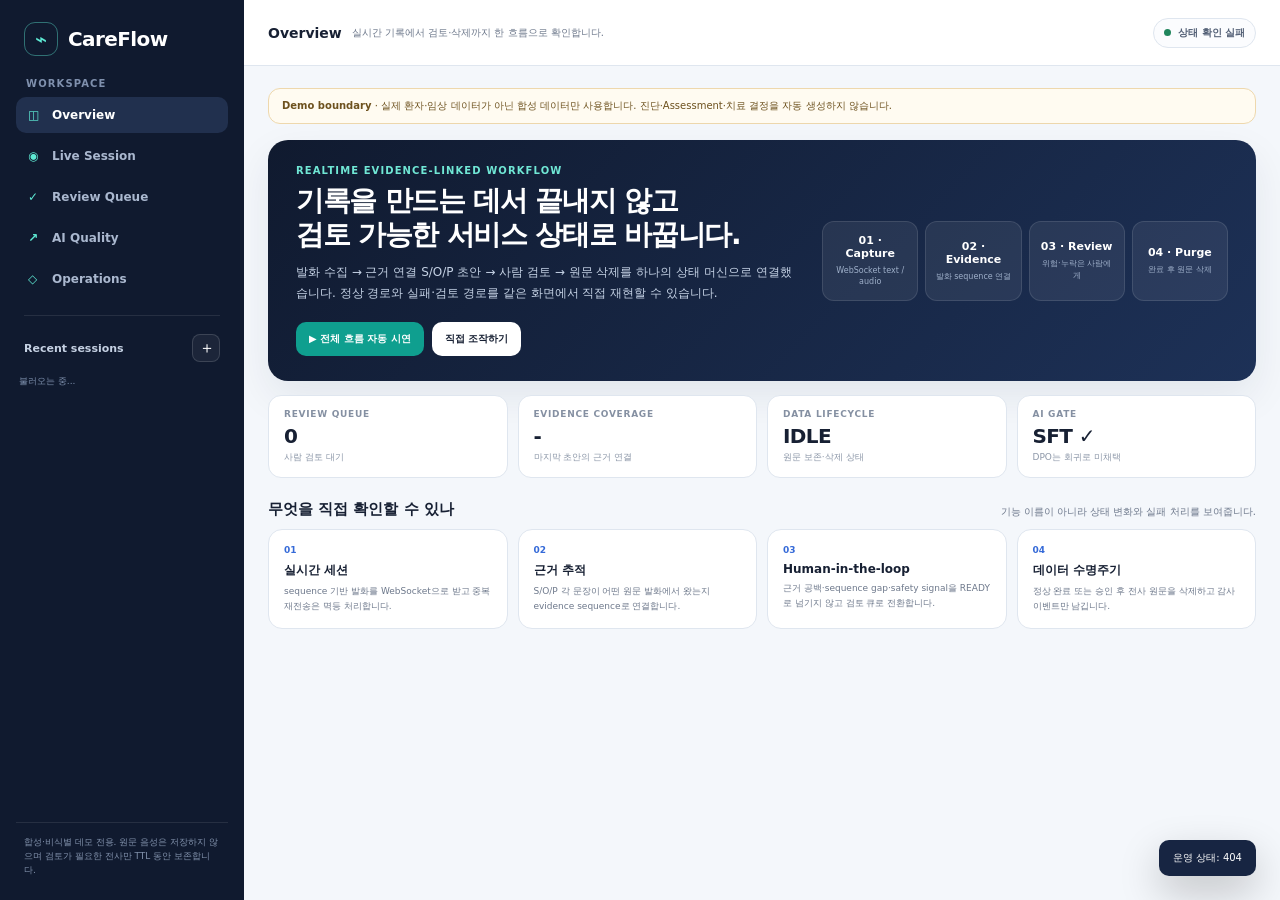
==== commit 1b3a6867: "Rebuild CareFlow demo around visible workflow, review, lifecycle, and quality gates" ====
--- a/app/static/index.html
+++ b/app/static/index.html
@@ -3,67 +3,125 @@
 <head>
   <meta charset="utf-8">
   <meta name="viewport" content="width=device-width, initial-scale=1">
-  <title>CareFlow Review Workspace</title>
-  <link rel="icon" href="data:image/svg+xml,<svg xmlns=%22http://www.w3.org/2000/svg%22 viewBox=%220 0 64 64%22><rect width=%2264%22 height=%2264%22 rx=%2214%22 fill=%22%23111c35%22/><path d=%22M14 33h10l5-13 8 25 5-12h8%22 fill=%22none%22 stroke=%22%235eead4%22 stroke-width=%225%22 stroke-linecap=%22round%22 stroke-linejoin=%22round%22/></svg>">
+  <title>CareFlow · 상담 기록 워크플로</title>
+  <link rel="icon" href="data:image/svg+xml,<svg xmlns=%22http://www.w3.org/2000/svg%22 viewBox=%220 0 64 64%22><rect width=%2264%22 height=%2264%22 rx=%2216%22 fill=%22%23101a2f%22/><path d=%22M13 33h11l5-14 8 27 5-13h9%22 fill=%22none%22 stroke=%22%235eead4%22 stroke-width=%225%22 stroke-linecap=%22round%22/></svg>">
   <style>
-    :root{color-scheme:light;--navy:#111c35;--navy-2:#172542;--ink:#152033;--muted:#6b7689;--line:#e1e7ef;--paper:#f5f7fb;--card:#fff;--teal:#0f9f8f;--teal-soft:#e9f8f5;--blue:#3267d6;--blue-soft:#eef3ff;--amber:#b7791f;--amber-soft:#fff7e8;--red:#b54747;--red-soft:#fff0f0;--green:#20845a;--green-soft:#ecf8f1;--shadow:0 12px 32px rgba(24,39,75,.07);font-family:Inter,Pretendard,"Noto Sans KR",system-ui,-apple-system,sans-serif}
-    *{box-sizing:border-box}body{margin:0;background:var(--paper);color:var(--ink);min-width:1180px}button,input,select,textarea{font:inherit}button{cursor:pointer}
-    .topbar{height:64px;background:var(--navy);color:white;display:flex;align-items:center;padding:0 24px;gap:18px;position:sticky;top:0;z-index:20}.brand{display:flex;align-items:center;gap:10px;font-weight:850;letter-spacing:-.02em;font-size:19px}.brand-mark{width:30px;height:30px;border:1px solid rgba(94,234,212,.35);border-radius:9px;display:grid;place-items:center;color:#5eead4}.top-divider{height:24px;width:1px;background:rgba(255,255,255,.16)}.product-label{font-size:12px;color:#aebbd2;font-weight:700;letter-spacing:.04em}.top-spacer{flex:1}.runtime-pill{display:flex;align-items:center;gap:8px;border:1px solid rgba(255,255,255,.14);border-radius:999px;padding:8px 11px;font-size:11px;color:#dbe5f6;background:rgba(255,255,255,.05)}.dot{width:7px;height:7px;border-radius:50%;background:#5eead4;box-shadow:0 0 0 3px rgba(94,234,212,.12)}
-    .shell{display:grid;grid-template-columns:292px 1fr;min-height:calc(100vh - 64px)}.sidebar{background:#fbfcfe;border-right:1px solid var(--line);padding:18px 14px;display:flex;flex-direction:column;gap:14px}.sidebar-title{display:flex;align-items:center;justify-content:space-between;padding:0 6px}.sidebar-title strong{font-size:13px}.icon-btn{width:32px;height:32px;border:1px solid var(--line);border-radius:9px;background:white;color:var(--ink);font-weight:900}.filters{display:grid;grid-template-columns:repeat(4,1fr);gap:5px;background:#f0f3f8;padding:4px;border-radius:10px}.filter{border:0;background:transparent;border-radius:7px;padding:7px 4px;font-size:10px;color:var(--muted);font-weight:800}.filter.active{background:white;color:var(--ink);box-shadow:0 1px 3px rgba(0,0,0,.08)}.session-list{display:flex;flex-direction:column;gap:8px;overflow:auto;max-height:calc(100vh - 220px);padding-right:2px}.session-card{border:1px solid var(--line);background:white;border-radius:12px;padding:12px;cursor:pointer;transition:.16s}.session-card:hover{border-color:#bcc8d9;transform:translateY(-1px)}.session-card.active{border-color:#91b9ff;box-shadow:0 0 0 2px #e8f0ff}.session-row{display:flex;align-items:center;justify-content:space-between;gap:8px}.session-id{font:700 11px/1.2 ui-monospace,SFMono-Regular,Menlo,monospace;color:#44536a}.session-time{font-size:10px;color:#98a2b3;margin-top:8px}.status-chip{font-size:9px;font-weight:900;text-transform:uppercase;letter-spacing:.04em;padding:5px 7px;border-radius:999px}.status-ready{background:var(--green-soft);color:var(--green)}.status-review_required{background:var(--amber-soft);color:var(--amber)}.status-streaming,.status-created,.status-processing{background:var(--blue-soft);color:var(--blue)}.status-purged{background:#f0f2f5;color:#7a8494}.session-reason{font-size:10px;color:var(--amber);margin-top:7px;white-space:nowrap;overflow:hidden;text-overflow:ellipsis}.sidebar-foot{margin-top:auto;border-top:1px solid var(--line);padding:12px 6px 2px;font-size:10px;line-height:1.55;color:var(--muted)}
-    .content{padding:18px 20px 30px;overflow:hidden}.notice{display:flex;align-items:center;justify-content:space-between;gap:16px;border:1px solid #efd8ad;background:#fffbf2;color:#6b4d16;border-radius:12px;padding:10px 13px;font-size:11px;margin-bottom:14px}.notice strong{font-weight:900}.dashboard{display:grid;grid-template-columns:1fr 1.05fr .95fr;gap:10px;margin-bottom:14px}.metric{background:white;border:1px solid var(--line);border-radius:12px;padding:12px 14px;box-shadow:0 3px 12px rgba(24,39,75,.03)}.metric-label{font-size:9px;color:#8792a5;font-weight:900;letter-spacing:.08em;text-transform:uppercase}.metric-value{margin-top:6px;font-size:17px;font-weight:850;letter-spacing:-.02em;white-space:nowrap;overflow:hidden;text-overflow:ellipsis}.metric-sub{font-size:9px;color:#98a2b3;margin-top:3px}
-    .workspace{display:grid;grid-template-columns:minmax(430px,1.12fr) minmax(390px,.88fr);gap:14px;align-items:start}.panel{background:white;border:1px solid var(--line);border-radius:15px;box-shadow:var(--shadow);overflow:hidden}.panel-head{height:58px;border-bottom:1px solid var(--line);display:flex;align-items:center;padding:0 16px;gap:10px}.panel-head h2{margin:0;font-size:14px;letter-spacing:-.01em}.panel-head .sub{font-size:10px;color:var(--muted);margin-left:4px}.panel-spacer{flex:1}.btn{border:1px solid transparent;border-radius:9px;padding:8px 11px;font-size:10px;font-weight:850;background:var(--navy);color:white;display:inline-flex;align-items:center;gap:6px;justify-content:center}.btn.secondary{background:white;color:var(--ink);border-color:var(--line)}.btn.soft{background:var(--blue-soft);color:var(--blue);border-color:#dbe6ff}.btn.approve{background:var(--teal);color:white}.btn.danger{background:white;color:var(--red);border-color:#efcaca}.btn:disabled{opacity:.42;cursor:not-allowed}.select{border:1px solid var(--line);background:white;border-radius:9px;padding:8px 28px 8px 9px;font-size:10px;color:var(--ink);font-weight:700}.toolbar{display:flex;align-items:center;gap:7px;padding:11px 14px;border-bottom:1px solid var(--line);background:#fcfdff}.toolbar .hint{font-size:9px;color:#98a2b3;margin-left:auto}.transcript{height:390px;overflow:auto;padding:8px 14px 14px;scroll-behavior:smooth}.empty-state{height:100%;display:grid;place-items:center;text-align:center;color:#8a95a6;padding:32px}.empty-state strong{display:block;color:#526075;font-size:13px;margin-bottom:6px}.empty-state span{font-size:10px;line-height:1.6}.turn{display:grid;grid-template-columns:76px 1fr;gap:11px;padding:12px 7px;border-bottom:1px solid #edf0f5;border-radius:9px;transition:.2s}.turn.focused{background:#fff6dc;box-shadow:inset 3px 0 #e0a52f}.turn-meta{font-size:9px;color:#98a2b3;padding-top:2px}.speaker-label{font-size:10px;font-weight:900;color:var(--blue);margin-bottom:4px}.turn.patient .speaker-label{color:var(--teal)}.turn-text{font-size:12px;line-height:1.62;color:#2e394b}.turn-tags{margin-top:5px;display:flex;gap:5px}.mini-tag{font-size:8px;color:#7a8494;background:#f2f4f7;border-radius:5px;padding:3px 5px}.privacy-state{border-top:1px solid var(--line);padding:10px 14px;display:flex;align-items:center;gap:8px;font-size:9px;color:var(--muted);background:#fcfdff}.privacy-state strong{color:var(--ink)}.audit{border-top:1px solid var(--line);background:#f9fbfd;padding:11px 14px;max-height:138px;overflow:auto}.audit-title{font-size:9px;font-weight:900;color:#6f7b8e;margin-bottom:8px;letter-spacing:.05em;text-transform:uppercase}.audit-row{display:flex;gap:10px;font-size:9px;color:#6f7b8e;padding:4px 0}.audit-row code{color:#39475b}
-    .draft-body{padding:14px;display:flex;flex-direction:column;gap:10px}.review-banner{border:1px solid #f0d3a2;background:var(--amber-soft);border-radius:10px;padding:9px 10px;font-size:10px;color:#76531c;display:none}.review-banner.show{display:block}.draft-section{border:1px solid var(--line);border-radius:11px;overflow:hidden}.draft-title{display:flex;align-items:center;padding:9px 10px;background:#fafbfc;border-bottom:1px solid var(--line);gap:8px}.draft-title strong{font-size:10px;color:#344257}.draft-title span{font-size:8px;color:#98a2b3}.evidence{margin-left:auto;display:flex;gap:4px;flex-wrap:wrap;justify-content:flex-end}.evidence button{border:0;background:#e9f3ff;color:#3267d6;border-radius:5px;padding:3px 5px;font-size:8px;font-weight:900;cursor:pointer}textarea{width:100%;border:0;resize:vertical;min-height:78px;padding:10px 11px;font-size:11px;line-height:1.62;color:#344257;outline:none;background:white}textarea:focus{box-shadow:inset 0 0 0 2px #dce8ff}.assessment{border:1px dashed #e2bcbc;background:#fffafa;border-radius:10px;padding:10px 11px;color:#9b4c4c;font-size:9px;line-height:1.55}.assessment strong{font-size:10px}.review-actions{display:flex;gap:7px;padding-top:2px}.review-actions .btn{flex:1}.ops-strip{display:grid;grid-template-columns:repeat(4,1fr);gap:7px;border-top:1px solid var(--line);padding:10px 14px;background:#fbfcfe}.ops-item{font-size:8px;color:#8a95a6}.ops-item strong{display:block;color:#39475b;font-size:10px;margin-top:3px}.good{color:var(--green)!important}.warn{color:var(--amber)!important}.bad{color:var(--red)!important}.toast{position:fixed;right:22px;bottom:22px;background:#172542;color:white;padding:11px 14px;border-radius:10px;box-shadow:0 12px 35px rgba(0,0,0,.2);font-size:10px;opacity:0;transform:translateY(8px);pointer-events:none;transition:.2s;z-index:99;max-width:360px}.toast.show{opacity:1;transform:none}.modal-backdrop{position:fixed;inset:0;background:rgba(10,17,31,.38);display:none;align-items:center;justify-content:center;z-index:60}.modal-backdrop.show{display:flex}.modal{width:430px;background:white;border-radius:16px;box-shadow:0 25px 70px rgba(0,0,0,.24);padding:18px}.modal h3{font-size:14px;margin:0 0 5px}.modal p{font-size:10px;color:var(--muted);line-height:1.6;margin:0 0 14px}.modal-actions{display:flex;gap:8px;justify-content:flex-end}input[type=file]{display:none}
+    :root{--bg:#f4f7fb;--panel:#fff;--ink:#172033;--muted:#6d788b;--line:#dfe6ef;--nav:#101a2f;--nav2:#192641;--teal:#0f9f8f;--teal-soft:#e7f8f4;--blue:#356ad8;--blue-soft:#edf3ff;--amber:#b47714;--amber-soft:#fff6df;--red:#b94b4b;--red-soft:#fff0f0;--green:#21865d;--green-soft:#eaf8f0;--shadow:0 16px 40px rgba(19,34,62,.08);font-family:Inter,Pretendard,"Noto Sans KR",system-ui,-apple-system,sans-serif}
+    *{box-sizing:border-box}body{margin:0;background:var(--bg);color:var(--ink)}button,input,textarea{font:inherit}button{cursor:pointer}.app{min-height:100vh;display:grid;grid-template-columns:244px 1fr}.rail{background:var(--nav);color:white;padding:22px 16px;display:flex;flex-direction:column;position:sticky;top:0;height:100vh;overflow:hidden}.brand{display:flex;align-items:center;gap:10px;font-size:20px;font-weight:900;letter-spacing:-.03em;padding:0 8px 22px}.brand-mark{width:34px;height:34px;border:1px solid rgba(94,234,212,.42);color:#5eead4;border-radius:11px;display:grid;place-items:center;font-weight:900}.rail-label{padding:0 10px 8px;font-size:10px;text-transform:uppercase;letter-spacing:.11em;color:#7f90ad;font-weight:900}.nav{display:flex;flex-direction:column;gap:5px}.nav button{border:0;background:transparent;color:#aab8cf;border-radius:10px;padding:11px 12px;text-align:left;font-weight:750;font-size:12px}.nav button.active{background:#21304e;color:white}.nav button:hover{background:#1b2945;color:white}.nav-icon{display:inline-block;width:24px;color:#5eead4}.rail-separator{height:1px;background:rgba(255,255,255,.09);margin:18px 8px}.rail-sessions{min-height:0;display:flex;flex-direction:column;flex:1}.rail-sessions-head{display:flex;justify-content:space-between;align-items:center;padding:0 8px 8px}.rail-sessions-head strong{font-size:11px;color:#c5d1e3}.tiny-btn{width:28px;height:28px;border:1px solid rgba(255,255,255,.14);background:rgba(255,255,255,.05);color:white;border-radius:8px}.mini-sessions{overflow:auto;display:flex;flex-direction:column;gap:6px;padding:0 3px}.mini-session{border:1px solid rgba(255,255,255,.08);background:#15223b;border-radius:9px;padding:9px 10px;color:#c8d3e4;cursor:pointer}.mini-session:hover,.mini-session.active{border-color:#506b96;background:#1c2c4a}.mini-row{display:flex;justify-content:space-between;gap:7px;font-size:10px}.mini-id{font-family:ui-monospace,SFMono-Regular,Menlo,monospace;font-weight:800}.mini-meta{font-size:9px;color:#7f91ae;margin-top:5px}.rail-foot{border-top:1px solid rgba(255,255,255,.09);padding:13px 8px 0;color:#8292ac;font-size:9px;line-height:1.55}
+    .main{min-width:0}.topbar{height:66px;background:white;border-bottom:1px solid var(--line);display:flex;align-items:center;padding:0 24px;position:sticky;top:0;z-index:20}.page-title{font-size:14px;font-weight:900}.page-sub{font-size:10px;color:var(--muted);margin-left:10px}.spacer{flex:1}.system-pill{display:flex;align-items:center;gap:7px;border:1px solid var(--line);background:#fbfcfe;padding:7px 10px;border-radius:999px;font-size:10px;color:#536076;font-weight:750}.system-dot{width:7px;height:7px;border-radius:50%;background:var(--green)}.viewport{padding:22px 24px 40px;max-width:1600px;margin:0 auto}.view{display:none}.view.active{display:block}.boundary{border:1px solid #eed8ad;background:#fffbf1;color:#6d511e;border-radius:12px;padding:10px 13px;font-size:10px;margin-bottom:16px}.boundary strong{font-weight:900}
+    .hero{background:linear-gradient(135deg,#101a2f,#1d3157);color:white;border-radius:20px;padding:25px 28px;box-shadow:var(--shadow);display:grid;grid-template-columns:minmax(0,1.1fr) minmax(360px,.9fr);gap:30px;align-items:center}.eyebrow{font-size:10px;color:#70e7d5;font-weight:900;letter-spacing:.11em;text-transform:uppercase}.hero h1{font-size:28px;letter-spacing:-.045em;line-height:1.22;margin:8px 0 10px}.hero p{font-size:12px;line-height:1.75;color:#c5d2e5;margin:0;max-width:680px}.hero-actions{display:flex;gap:8px;margin-top:18px}.btn{border:1px solid transparent;border-radius:10px;padding:9px 12px;font-size:10px;font-weight:850;display:inline-flex;align-items:center;justify-content:center;gap:6px}.btn.primary{background:var(--teal);color:white}.btn.white{background:white;color:#172033}.btn.secondary{background:white;color:var(--ink);border-color:var(--line)}.btn.soft{background:var(--blue-soft);color:var(--blue);border-color:#d9e5ff}.btn.danger{background:white;color:var(--red);border-color:#efcccc}.btn:disabled{opacity:.4;cursor:not-allowed}.hero-flow{display:grid;grid-template-columns:repeat(4,1fr);gap:7px}.flow-node{background:rgba(255,255,255,.07);border:1px solid rgba(255,255,255,.11);border-radius:12px;padding:12px 9px;text-align:center;min-height:80px;display:flex;flex-direction:column;justify-content:center}.flow-node b{font-size:11px}.flow-node span{font-size:8px;color:#9fb0ca;margin-top:5px;line-height:1.4}.stats{display:grid;grid-template-columns:repeat(4,1fr);gap:10px;margin:14px 0}.stat{background:white;border:1px solid var(--line);border-radius:13px;padding:13px 15px}.stat-label{font-size:9px;color:#8590a2;font-weight:900;text-transform:uppercase;letter-spacing:.08em}.stat-value{font-size:20px;font-weight:900;margin-top:5px;letter-spacing:-.03em}.stat-sub{font-size:9px;color:#8b96a7;margin-top:3px}.section-title{display:flex;align-items:end;justify-content:space-between;margin:22px 0 10px}.section-title h2{font-size:15px;margin:0}.section-title p{font-size:10px;color:var(--muted);margin:0}.feature-grid{display:grid;grid-template-columns:repeat(4,1fr);gap:10px}.feature-card{background:white;border:1px solid var(--line);border-radius:14px;padding:15px}.feature-num{font-size:9px;color:var(--blue);font-weight:900}.feature-card h3{font-size:12px;margin:7px 0 5px}.feature-card p{font-size:9px;line-height:1.6;color:var(--muted);margin:0}
+    .scenario-grid{display:grid;grid-template-columns:repeat(5,1fr);gap:8px;margin-bottom:12px}.scenario{background:white;border:1px solid var(--line);border-radius:12px;padding:12px;text-align:left;min-height:90px;transition:.15s}.scenario:hover{border-color:#9db5dc;transform:translateY(-1px)}.scenario b{font-size:11px;display:block}.scenario span{font-size:8px;color:var(--muted);line-height:1.5;display:block;margin-top:5px}.scenario.normal{border-top:3px solid var(--green)}.scenario.review{border-top:3px solid var(--amber)}.scenario.transport{border-top:3px solid var(--blue)}
+    .console-grid{display:grid;grid-template-columns:minmax(440px,1.1fr) minmax(390px,.9fr);gap:12px}.panel{background:white;border:1px solid var(--line);border-radius:15px;box-shadow:0 5px 18px rgba(20,34,60,.035);overflow:hidden}.panel-head{height:56px;border-bottom:1px solid var(--line);padding:0 15px;display:flex;align-items:center;gap:9px}.panel-head h2{font-size:13px;margin:0}.panel-head .meta{font-size:9px;color:var(--muted)}.transcript{height:342px;overflow:auto;padding:8px 14px}.empty{height:100%;display:grid;place-items:center;text-align:center;color:#8a95a5;font-size:10px;line-height:1.6;padding:25px}.turn{display:grid;grid-template-columns:54px 1fr;gap:9px;padding:11px 6px;border-bottom:1px solid #edf0f4;border-radius:8px}.turn.focus{background:#fff7df;box-shadow:inset 3px 0 #d8a22e}.seq{font-size:9px;color:#99a3b2}.speaker{font-size:9px;font-weight:900;color:var(--blue);margin-bottom:3px}.patient .speaker{color:var(--teal)}.utterance{font-size:11px;line-height:1.6;color:#344055}.source{display:inline-block;background:#f1f4f8;color:#7a8493;border-radius:5px;padding:2px 5px;font-size:7px;margin-top:4px}.capture-bar{border-top:1px solid var(--line);background:#fbfcfe;padding:10px 13px;display:flex;align-items:center;gap:7px}.capture-label{font-size:9px;color:var(--muted)}.audit{border-top:1px solid var(--line);background:#fafbfd;padding:10px 13px;max-height:124px;overflow:auto}.audit-title{font-size:8px;color:#788497;text-transform:uppercase;letter-spacing:.08em;font-weight:900;margin-bottom:6px}.audit-row{font-size:8px;color:#778398;padding:3px 0;display:flex;gap:9px}.audit-row code{color:#344157}.draft{padding:13px;display:flex;flex-direction:column;gap:9px}.review-alert{display:none;border:1px solid #ecd39f;background:var(--amber-soft);color:#73521a;border-radius:10px;padding:9px 10px;font-size:9px;line-height:1.5}.review-alert.show{display:block}.draft-box{border:1px solid var(--line);border-radius:10px;overflow:hidden}.draft-label{padding:8px 9px;background:#fafbfc;border-bottom:1px solid var(--line);display:flex;align-items:center;gap:6px}.draft-label strong{font-size:9px}.draft-label span{font-size:8px;color:#8d97a7}.evidence{margin-left:auto;display:flex;gap:4px}.evidence button{border:0;background:#e9f3ff;color:var(--blue);border-radius:5px;padding:3px 5px;font-size:7px;font-weight:900}.evidence .none{font-size:7px;color:#9aa4b2}.draft textarea{width:100%;min-height:67px;border:0;resize:vertical;padding:9px 10px;outline:none;font-size:10px;line-height:1.6;color:#344157;background:white}.draft textarea:focus{box-shadow:inset 0 0 0 2px #dce8ff}.blocked{border:1px dashed #e0bbbb;background:#fffafa;color:#995151;border-radius:9px;padding:9px 10px;font-size:8px;line-height:1.5}.actions{display:flex;gap:7px}.actions .btn{flex:1}
+    .lifecycle{background:white;border:1px solid var(--line);border-radius:14px;padding:13px 15px;margin-top:12px}.lifecycle-head{display:flex;justify-content:space-between;align-items:center;margin-bottom:10px}.lifecycle-head strong{font-size:11px}.lifecycle-head span{font-size:9px;color:var(--muted)}.steps{display:grid;grid-template-columns:repeat(5,1fr);gap:0}.step{position:relative;text-align:center;padding:0 4px}.step:not(:last-child):after{content:"";position:absolute;height:2px;background:#dfe5ee;top:9px;left:56%;right:-44%}.step.done:not(:last-child):after{background:#65c9b8}.step-dot{width:19px;height:19px;border-radius:50%;background:#e8edf3;margin:0 auto 6px;position:relative;z-index:2;border:4px solid white;box-shadow:0 0 0 1px #d9e0e8}.step.done .step-dot{background:var(--teal);box-shadow:0 0 0 1px var(--teal)}.step.current .step-dot{background:var(--amber);box-shadow:0 0 0 3px #fff0cb}.step b{font-size:8px;display:block}.step span{font-size:7px;color:#929cad;display:block;margin-top:2px}.signal-row{display:grid;grid-template-columns:repeat(3,1fr);gap:8px;margin-top:9px}.signal{background:#fafbfd;border:1px solid var(--line);border-radius:9px;padding:9px 10px}.signal-label{font-size:7px;color:#8b96a6;text-transform:uppercase;font-weight:900}.signal-value{font-size:11px;font-weight:900;margin-top:4px}.good{color:var(--green)}.warn{color:var(--amber)}.bad{color:var(--red)}
+    .queue-grid{display:grid;grid-template-columns:1fr 330px;gap:12px}.queue-list{display:flex;flex-direction:column;gap:8px}.queue-card{background:white;border:1px solid var(--line);border-radius:12px;padding:13px;display:flex;align-items:center;gap:12px}.queue-card .queue-main{flex:1}.queue-card b{font-size:11px}.queue-card p{font-size:9px;color:var(--muted);margin:4px 0 0}.queue-side{background:white;border:1px solid var(--line);border-radius:13px;padding:15px;height:max-content}.queue-side h3{font-size:11px;margin:0 0 8px}.queue-side p{font-size:9px;color:var(--muted);line-height:1.6;margin:0}.badge{font-size:8px;font-weight:900;border-radius:999px;padding:5px 7px;background:var(--amber-soft);color:var(--amber)}
+    .quality-grid{display:grid;grid-template-columns:repeat(2,1fr);gap:10px}.quality-card{background:white;border:1px solid var(--line);border-radius:14px;padding:15px}.quality-top{display:flex;align-items:start;gap:10px}.quality-top h3{font-size:12px;margin:0}.quality-top p{font-size:9px;color:var(--muted);line-height:1.55;margin:4px 0 0}.decision{margin-left:auto;white-space:nowrap;font-size:8px;font-weight:900;padding:5px 7px;border-radius:999px}.decision.adopted,.decision.verified{background:var(--green-soft);color:var(--green)}.decision.rejected,.decision.verified_not_adopted{background:var(--amber-soft);color:var(--amber)}.metric-grid{display:grid;grid-template-columns:repeat(3,1fr);gap:6px;margin-top:12px}.qm{background:#f8fafc;border-radius:8px;padding:8px}.qm label{font-size:7px;color:#8994a4;display:block}.qm b{font-size:10px;display:block;margin-top:3px;word-break:break-all}.quality-boundary{margin-top:12px;border:1px dashed #d5dde8;border-radius:10px;padding:9px 11px;font-size:8px;color:#758195}
+    .ops-grid{display:grid;grid-template-columns:repeat(4,1fr);gap:10px}.ops-card{background:white;border:1px solid var(--line);border-radius:13px;padding:14px}.ops-card label{font-size:8px;color:#8b96a7;text-transform:uppercase;letter-spacing:.07em;font-weight:900}.ops-card b{font-size:15px;display:block;margin-top:5px}.ops-card p{font-size:8px;color:var(--muted);margin:4px 0 0}.architecture{margin-top:12px;background:white;border:1px solid var(--line);border-radius:14px;padding:16px}.arch-flow{display:grid;grid-template-columns:repeat(5,1fr);gap:8px}.arch-node{border:1px solid var(--line);border-radius:10px;padding:12px;text-align:center}.arch-node b{font-size:10px}.arch-node span{font-size:8px;color:var(--muted);display:block;margin-top:4px;line-height:1.4}.toast{position:fixed;right:24px;bottom:24px;background:#172542;color:white;border-radius:10px;padding:11px 14px;font-size:10px;box-shadow:0 16px 40px rgba(0,0,0,.22);opacity:0;transform:translateY(8px);pointer-events:none;transition:.2s;max-width:390px;z-index:100}.toast.show{opacity:1;transform:none}
+    @media(max-width:1100px){.app{grid-template-columns:205px 1fr}.hero{grid-template-columns:1fr}.hero-flow{display:none}.scenario-grid{grid-template-columns:repeat(3,1fr)}.console-grid{grid-template-columns:1fr}.stats,.feature-grid,.ops-grid{grid-template-columns:repeat(2,1fr)}.quality-grid{grid-template-columns:1fr}}@media(max-width:760px){.app{display:block}.rail{position:relative;height:auto}.rail-sessions,.rail-foot{display:none}.nav{display:grid;grid-template-columns:repeat(4,1fr)}.nav button{text-align:center;padding:9px 4px;font-size:9px}.nav-icon{display:none}.viewport{padding:14px}.topbar{position:relative;padding:0 14px}.page-sub{display:none}.hero{padding:20px}.hero h1{font-size:22px}.stats,.feature-grid,.scenario-grid,.ops-grid{grid-template-columns:1fr}.queue-grid{grid-template-columns:1fr}.arch-flow{grid-template-columns:1fr}.steps{grid-template-columns:repeat(5,1fr)}}
   </style>
 </head>
 <body>
-<header class="topbar"><div class="brand"><span class="brand-mark">⌁</span>CareFlow</div><div class="top-divider"></div><div class="product-label">REVIEW WORKSPACE · SYNTHETIC PORTFOLIO</div><div class="top-spacer"></div><div class="runtime-pill"><span class="dot"></span><span id="runtime-text">runtime 확인 중</span></div></header>
-<div class="shell">
-<aside class="sidebar"><div class="sidebar-title"><strong>Sessions</strong><button class="icon-btn" id="new-session" title="새 세션">＋</button></div><div class="filters"><button class="filter active" data-filter="all">전체</button><button class="filter" data-filter="review_required">검토</button><button class="filter" data-filter="ready">완료</button><button class="filter" data-filter="purged">삭제</button></div><div class="session-list" id="session-list"><div class="empty-state"><span>세션을 불러오는 중입니다.</span></div></div><div class="sidebar-foot">원문 음성은 저장하지 않습니다. 검토가 필요한 전사 원문만 TTL 동안 유지하고, 승인 또는 정상 완료 시 삭제합니다.</div></aside>
-<main class="content">
-<div class="notice"><span><strong>Portfolio boundary</strong> · 합성·비식별 데이터만 사용합니다. 진단·Assessment·치료 결정을 자동 생성하지 않습니다.</span><span id="session-state-text">선택된 세션 없음</span></div>
-<section class="dashboard"><div class="metric"><div class="metric-label">Review queue</div><div class="metric-value" id="metric-review">0</div><div class="metric-sub">사람 검토가 필요한 세션</div></div><div class="metric"><div class="metric-label">Runtime</div><div class="metric-value" id="metric-runtime">-</div><div class="metric-sub" id="metric-runtime-sub">Claude / Whisper</div></div><div class="metric"><div class="metric-label">Last finalize</div><div class="metric-value" id="metric-latency">-</div><div class="metric-sub">브라우저에서 측정한 finalize 왕복 시간</div></div></section>
-<section class="workspace">
-<article class="panel"><div class="panel-head"><h2>Transcript workspace</h2><span class="sub" id="transcript-count">0 utterances</span><div class="panel-spacer"></div><button class="btn danger" id="purge-session" disabled>세션 삭제</button></div>
-<div class="toolbar"><select class="select" id="scenario"><option value="normal">정상 상담</option><option value="evidence_gap">근거 공백</option><option value="sequence_gap">Sequence gap</option><option value="safety_signal">Safety signal</option><option value="duplicate">중복 재전송</option></select><button class="btn soft" id="run-scenario">시나리오 실행</button><button class="btn secondary" id="upload-audio">음성 파일</button><input id="audio-file" type="file" accept="audio/webm,audio/wav,audio/mpeg,audio/mp4,audio/ogg"><select class="select" id="speaker"><option value="patient">환자</option><option value="clinician">의료진</option></select><button class="btn secondary" id="record" disabled>마이크</button><span class="hint" id="mic-hint">STT 확인 중</span></div>
-<div class="transcript" id="transcript"><div class="empty-state"><div><strong>새 세션을 만들거나 기존 세션을 선택하세요.</strong><span>합성 시나리오, 음성 파일, 마이크 입력을 같은 WebSocket 상태 머신으로 처리합니다.</span></div></div></div>
-<div class="privacy-state"><span>DATA LIFECYCLE</span><strong id="privacy-text">전사 원문 상태를 확인하세요.</strong><span class="panel-spacer"></span><button class="btn" id="finalize" disabled>Claude 초안 생성</button></div><div class="audit"><div class="audit-title">Audit timeline · 원문 대신 이벤트만 저장</div><div id="audit-list"><div class="audit-row">아직 이벤트가 없습니다.</div></div></div></article>
-<article class="panel"><div class="panel-head"><h2>S / O / P review</h2><span class="sub" id="draft-version">draft 없음</span><div class="panel-spacer"></div><span class="status-chip status-created" id="draft-status">미생성</span></div><div class="draft-body"><div class="review-banner" id="review-banner"></div><div class="draft-section"><div class="draft-title"><strong>S · SUBJECTIVE</strong><span>환자 진술</span><div class="evidence" id="evidence-subjective"></div></div><textarea id="subjective" placeholder="Claude 초안이 여기에 표시됩니다." disabled></textarea></div><div class="draft-section"><div class="draft-title"><strong>O · OBJECTIVE</strong><span>명시된 관찰·측정</span><div class="evidence" id="evidence-objective"></div></div><textarea id="objective" placeholder="Claude 초안이 여기에 표시됩니다." disabled></textarea></div><div class="draft-section"><div class="draft-title"><strong>P · PLAN</strong><span>의료진이 말한 계획</span><div class="evidence" id="evidence-plan"></div></div><textarea id="plan" placeholder="Claude 초안이 여기에 표시됩니다." disabled></textarea></div><div class="assessment"><strong>A · ASSESSMENT — BLOCKED</strong><br>임상 판단 필드는 JSON Schema와 Pydantic 계약에서 허용하지 않습니다.</div><div class="review-actions"><button class="btn secondary" id="save-review" disabled>수정 저장</button><button class="btn approve" id="approve-review" disabled>승인하고 원문 삭제</button></div></div><div class="ops-strip"><div class="ops-item">DB<strong id="ops-db">-</strong></div><div class="ops-item">Transcript store<strong id="ops-store">-</strong></div><div class="ops-item">TTL<strong id="ops-ttl">-</strong></div><div class="ops-item">Purge<strong id="ops-purge">-</strong></div></div></article>
-</section></main></div>
-<div class="toast" id="toast"></div><div class="modal-backdrop" id="purge-modal"><div class="modal"><h3>세션을 완전히 삭제할까요?</h3><p>전사 원문과 생성된 초안을 제거하고 상태를 purged로 전환합니다. 포트폴리오 데모에서 데이터 수명주기를 확인하기 위한 명시적 삭제 동작입니다.</p><div class="modal-actions"><button class="btn secondary" id="cancel-purge">취소</button><button class="btn danger" id="confirm-purge">삭제</button></div></div></div>
+<div class="app">
+  <aside class="rail">
+    <div class="brand"><span class="brand-mark">⌁</span>CareFlow</div>
+    <div class="rail-label">Workspace</div>
+    <nav class="nav">
+      <button class="active" data-view="overview"><span class="nav-icon">◫</span>Overview</button>
+      <button data-view="console"><span class="nav-icon">◉</span>Live Session</button>
+      <button data-view="queue"><span class="nav-icon">✓</span>Review Queue</button>
+      <button data-view="quality"><span class="nav-icon">↗</span>AI Quality</button>
+      <button data-view="operations"><span class="nav-icon">◇</span>Operations</button>
+    </nav>
+    <div class="rail-separator"></div>
+    <div class="rail-sessions">
+      <div class="rail-sessions-head"><strong>Recent sessions</strong><button class="tiny-btn" id="new-session" title="새 세션">＋</button></div>
+      <div class="mini-sessions" id="mini-sessions"><div class="mini-meta">불러오는 중...</div></div>
+    </div>
+    <div class="rail-foot">합성·비식별 데모 전용. 원문 음성은 저장하지 않으며 검토가 필요한 전사만 TTL 동안 보존합니다.</div>
+  </aside>
+  <main class="main">
+    <header class="topbar"><div class="page-title" id="page-title">Overview</div><div class="page-sub" id="page-sub">실시간 기록에서 검토·삭제까지 한 흐름으로 확인합니다.</div><div class="spacer"></div><div class="system-pill"><span class="system-dot"></span><span id="system-status">시스템 확인 중</span></div></header>
+    <div class="viewport">
+      <div class="boundary"><strong>Demo boundary</strong> · 실제 환자·임상 데이터가 아닌 합성 데이터만 사용합니다. 진단·Assessment·치료 결정을 자동 생성하지 않습니다.</div>
+
+      <section class="view active" id="view-overview">
+        <div class="hero">
+          <div><div class="eyebrow">Realtime evidence-linked workflow</div><h1>기록을 만드는 데서 끝내지 않고<br>검토 가능한 서비스 상태로 바꿉니다.</h1><p>발화 수집 → 근거 연결 S/O/P 초안 → 사람 검토 → 원문 삭제를 하나의 상태 머신으로 연결했습니다. 정상 경로와 실패·검토 경로를 같은 화면에서 직접 재현할 수 있습니다.</p><div class="hero-actions"><button class="btn primary" id="guided-demo">▶ 전체 흐름 자동 시연</button><button class="btn white" data-jump="console">직접 조작하기</button></div></div>
+          <div class="hero-flow"><div class="flow-node"><b>01 · Capture</b><span>WebSocket text / audio</span></div><div class="flow-node"><b>02 · Evidence</b><span>발화 sequence 연결</span></div><div class="flow-node"><b>03 · Review</b><span>위험·누락은 사람에게</span></div><div class="flow-node"><b>04 · Purge</b><span>완료 후 원문 삭제</span></div></div>
+        </div>
+        <div class="stats"><div class="stat"><div class="stat-label">Review queue</div><div class="stat-value" id="home-review">0</div><div class="stat-sub">사람 검토 대기</div></div><div class="stat"><div class="stat-label">Evidence coverage</div><div class="stat-value" id="home-coverage">-</div><div class="stat-sub">마지막 초안의 근거 연결</div></div><div class="stat"><div class="stat-label">Data lifecycle</div><div class="stat-value" id="home-lifecycle">IDLE</div><div class="stat-sub">원문 보존·삭제 상태</div></div><div class="stat"><div class="stat-label">AI gate</div><div class="stat-value">SFT ✓</div><div class="stat-sub">DPO는 회귀로 미채택</div></div></div>
+        <div class="section-title"><h2>무엇을 직접 확인할 수 있나</h2><p>기능 이름이 아니라 상태 변화와 실패 처리를 보여줍니다.</p></div>
+        <div class="feature-grid"><div class="feature-card"><div class="feature-num">01</div><h3>실시간 세션</h3><p>sequence 기반 발화를 WebSocket으로 받고 중복 재전송은 멱등 처리합니다.</p></div><div class="feature-card"><div class="feature-num">02</div><h3>근거 추적</h3><p>S/O/P 각 문장이 어떤 원문 발화에서 왔는지 evidence sequence로 연결합니다.</p></div><div class="feature-card"><div class="feature-num">03</div><h3>Human-in-the-loop</h3><p>근거 공백·sequence gap·safety signal을 READY로 넘기지 않고 검토 큐로 전환합니다.</p></div><div class="feature-card"><div class="feature-num">04</div><h3>데이터 수명주기</h3><p>정상 완료 또는 승인 후 전사 원문을 삭제하고 감사 이벤트만 남깁니다.</p></div></div>
+      </section>
+
+      <section class="view" id="view-console">
+        <div class="section-title"><h2>시나리오를 골라 실제 상태 전환을 실행하세요</h2><p>각 카드는 새 세션을 생성한 뒤 같은 WebSocket 계약을 사용합니다.</p></div>
+        <div class="scenario-grid">
+          <button class="scenario normal" data-scenario="normal"><b>정상 상담</b><span>근거 충족 → READY → 원문 즉시 삭제</span></button>
+          <button class="scenario review" data-scenario="evidence_gap"><b>근거 부족</b><span>필수 section 근거 부족 → 사람 검토</span></button>
+          <button class="scenario review" data-scenario="safety_signal"><b>Safety signal</b><span>안전 관련 표현 감지 → 자동 확정 금지</span></button>
+          <button class="scenario review" data-scenario="sequence_gap"><b>Sequence gap</b><span>전송 순서 누락 → 검토 큐로 전환</span></button>
+          <button class="scenario transport" data-scenario="duplicate"><b>중복 재전송</b><span>같은 sequence 재전송 → duplicate 처리</span></button>
+        </div>
+        <div class="console-grid">
+          <article class="panel"><div class="panel-head"><h2>Live transcript</h2><span class="meta" id="transcript-count">0 utterances</span><div class="spacer"></div><button class="btn danger" id="purge-session" disabled>세션 삭제</button></div><div class="transcript" id="transcript"><div class="empty">위 시나리오 카드 또는 새 세션을 선택하세요.<br>마이크가 활성화된 환경에서는 실제 한 발화도 같은 흐름으로 전송할 수 있습니다.</div></div><div class="capture-bar"><span class="capture-label" id="capture-status">입력 대기</span><div class="spacer"></div><button class="btn secondary" id="record" disabled>마이크 한 발화</button><button class="btn primary" id="finalize" disabled>초안 생성</button></div><div class="audit"><div class="audit-title">Audit timeline · 원문 대신 상태 이벤트를 보존</div><div id="audit-list"><div class="audit-row">이벤트 없음</div></div></div></article>
+          <article class="panel"><div class="panel-head"><h2>S / O / P review</h2><span class="meta" id="draft-meta">초안 없음</span><div class="spacer"></div><span class="badge" id="draft-status">미생성</span></div><div class="draft"><div class="review-alert" id="review-alert"></div><div class="draft-box"><div class="draft-label"><strong>S · SUBJECTIVE</strong><span>환자 진술</span><div class="evidence" id="ev-subjective"></div></div><textarea id="subjective" disabled placeholder="초안이 생성되면 표시됩니다."></textarea></div><div class="draft-box"><div class="draft-label"><strong>O · OBJECTIVE</strong><span>명시된 관찰</span><div class="evidence" id="ev-objective"></div></div><textarea id="objective" disabled placeholder="초안이 생성되면 표시됩니다."></textarea></div><div class="draft-box"><div class="draft-label"><strong>P · PLAN</strong><span>의료진이 말한 계획</span><div class="evidence" id="ev-plan"></div></div><textarea id="plan" disabled placeholder="초안이 생성되면 표시됩니다."></textarea></div><div class="blocked"><strong>A · ASSESSMENT — BLOCKED</strong><br>자동 임상 판단 필드는 출력 계약에서 허용하지 않습니다.</div><div class="actions"><button class="btn secondary" id="save-review" disabled>수정 저장</button><button class="btn primary" id="approve-review" disabled>승인하고 원문 삭제</button></div></div></article>
+        </div>
+        <div class="lifecycle"><div class="lifecycle-head"><strong>Data lifecycle</strong><span id="lifecycle-copy">세션을 시작하면 상태가 표시됩니다.</span></div><div class="steps"><div class="step" data-step="created"><div class="step-dot"></div><b>CREATED</b><span>세션 발급</span></div><div class="step" data-step="captured"><div class="step-dot"></div><b>CAPTURED</b><span>원문 TTL 저장</span></div><div class="step" data-step="draft"><div class="step-dot"></div><b>DRAFT</b><span>근거 연결</span></div><div class="step" data-step="review"><div class="step-dot"></div><b>REVIEW</b><span>필요 시 사람 검토</span></div><div class="step" data-step="purged"><div class="step-dot"></div><b>PURGED</b><span>원문 삭제</span></div></div><div class="signal-row"><div class="signal"><div class="signal-label">Evidence coverage</div><div class="signal-value" id="signal-coverage">-</div></div><div class="signal"><div class="signal-label">Human review</div><div class="signal-value" id="signal-review">대기 없음</div></div><div class="signal"><div class="signal-label">Transcript</div><div class="signal-value" id="signal-transcript">없음</div></div></div></div>
+      </section>
+
+      <section class="view" id="view-queue"><div class="section-title"><h2>Review Queue</h2><p>자동 확정하지 않은 세션만 모아 사람이 근거와 초안을 확인합니다.</p></div><div class="queue-grid"><div class="queue-list" id="queue-list"><div class="empty">검토 대기 세션을 불러오는 중입니다.</div></div><aside class="queue-side"><h3>검토 전환 기준</h3><p>Safety signal, evidence gap, sequence gap, 생성 실패, 스키마 위반은 정상 완료와 분리합니다. 검토 중에는 전사 원문을 TTL 내에서 유지하고, 승인 시 삭제합니다.</p></aside></div></section>
+
+      <section class="view" id="view-quality"><div class="section-title"><h2>AI Quality Gate</h2><p>기법을 사용했다는 사실보다 같은 평가셋에서 채택·미채택을 결정한 근거를 보여줍니다.</p></div><div class="quality-grid" id="quality-grid"><div class="empty">평가 결과를 불러오는 중입니다.</div></div><div class="quality-boundary" id="quality-boundary">합성 포트폴리오 평가이며 임상 성능이나 의료기기 검증을 의미하지 않습니다.</div></section>
+
+      <section class="view" id="view-operations"><div class="section-title"><h2>Operations</h2><p>코드에 기술 이름만 적는 대신 현재 실행 인스턴스의 실제 backend와 health를 확인합니다.</p></div><div class="ops-grid"><div class="ops-card"><label>Database</label><b id="op-db">-</b><p id="op-db-health">확인 중</p></div><div class="ops-card"><label>Transcript store</label><b id="op-store">-</b><p id="op-store-health">확인 중</p></div><div class="ops-card"><label>Session TTL</label><b id="op-ttl">-</b><p>검토 전사 보존 상한</p></div><div class="ops-card"><label>Speech input</label><b id="op-speech">-</b><p id="op-environment">환경 확인 중</p></div></div><div class="architecture"><div class="section-title" style="margin:0 0 12px"><h2>Service path</h2><p>제품 요청이 지나가는 실제 책임 경계</p></div><div class="arch-flow"><div class="arch-node"><b>Browser</b><span>text / audio capture</span></div><div class="arch-node"><b>FastAPI</b><span>REST + WebSocket contract</span></div><div class="arch-node"><b>Session service</b><span>state · idempotency · review gate</span></div><div class="arch-node"><b>SQL + TTL store</b><span>metadata / ephemeral transcript</span></div><div class="arch-node"><b>Metrics + Audit</b><span>health · latency · lifecycle events</span></div></div></div></section>
+    </div>
+  </main>
+</div>
+<div class="toast" id="toast"></div>
 <script>
-const $=(id)=>document.getElementById(id);const state={sessionId:null,socket:null,nextSequence:1,transcript:[],draft:null,sessions:[],filter:"all",speechAvailable:false,recording:false,recorder:null,mediaStream:null,audioParts:[],lastFinalizeMs:null,transcriptPurged:null};
-const scenarios={normal:[{sequence:1,speaker:"patient",text:"최근 일주일 동안 잠드는 데 한 시간쯤 걸렸습니다."},{sequence:2,speaker:"patient",text:"아침에 피곤해서 업무에 집중하기 어려웠습니다."},{sequence:3,speaker:"clinician",text:"대화 중 말투와 호흡이 차분한 것을 관찰했습니다."},{sequence:4,speaker:"clinician",text:"다음 주에 수면 기록을 함께 확인할 계획입니다."}],evidence_gap:[{sequence:1,speaker:"patient",text:"최근 잠드는 데 시간이 오래 걸립니다."}],sequence_gap:[{sequence:1,speaker:"patient",text:"최근 잠들기 어렵습니다."},{sequence:3,speaker:"clinician",text:"말투가 차분한 것을 관찰했습니다."},{sequence:4,speaker:"clinician",text:"다음 주에 수면 기록을 확인할 계획입니다."}],safety_signal:[{sequence:1,speaker:"patient",text:"요즘 죽고 싶다는 생각이 들 때가 있습니다."},{sequence:2,speaker:"clinician",text:"대화 중 말투가 느린 것을 관찰했습니다."},{sequence:3,speaker:"clinician",text:"즉시 담당자가 검토하고 다음 계획을 정합니다."}],duplicate:[{sequence:1,speaker:"patient",text:"최근 잠들기 어렵습니다."},{sequence:1,speaker:"patient",text:"최근 잠들기 어렵습니다.",duplicateDemo:true},{sequence:2,speaker:"clinician",text:"표정과 말투가 차분한 것을 관찰했습니다."},{sequence:3,speaker:"clinician",text:"다음 주에 상태를 확인할 계획입니다."}]};
-function toast(message){const node=$("toast");node.textContent=message;node.classList.add("show");clearTimeout(node._timer);node._timer=setTimeout(()=>node.classList.remove("show"),2800)}
-async function api(path,options={}){const response=await fetch(path,options);const text=await response.text();let body=null;try{body=text?JSON.parse(text):null}catch{body=text}if(!response.ok){const detail=body?.detail||body?.code||`${response.status}`;throw new Error(detail)}return body}
-function statusClass(status){return `status-${status||"created"}`}function shortId(id){return id?id.slice(0,8):"-"}function formatTime(value){if(!value)return"-";const date=new Date(value);return new Intl.DateTimeFormat("ko-KR",{hour:"2-digit",minute:"2-digit",month:"2-digit",day:"2-digit"}).format(date)}
-function reasonLabel(reason){const labels={potential_safety_signal:"Safety signal",evidence_gap:"근거 공백",sequence_gap:"Sequence gap",generation_failure:"생성 실패",schema_violation:"스키마 위반"};return labels[reason]||reason}function setStatus(node,status){node.className=`status-chip ${statusClass(status)}`;node.textContent=status||"미생성"}
-async function loadCapabilities(){try{const cap=await api("/v1/capabilities");state.speechAvailable=cap.speech_enabled;$("runtime-text").textContent=`${cap.note_generator_version} · ${cap.speech_recognizer_version||"STT off"}`;$("metric-runtime").textContent=cap.note_generator_version.replace("anthropic-","").replace("-sop-v1","");$("metric-runtime-sub").textContent=cap.speech_recognizer_version||"STT disabled";$("record").disabled=!cap.speech_enabled||!navigator.mediaDevices||!window.MediaRecorder;$("mic-hint").textContent=cap.speech_enabled?"최대 45초 · 음성 미저장":"STT 비활성"}catch(error){$("runtime-text").textContent="runtime 확인 실패";toast(`capabilities: ${error.message}`)}}
-async function loadOperations(){try{const ops=await api("/v1/operations");$("metric-review").textContent=ops.review_queue;$("ops-db").textContent=ops.database_ready?"healthy":"down";$("ops-db").className=ops.database_ready?"good":"bad";$("ops-store").textContent=ops.transcript_store_ready?"healthy":"down";$("ops-store").className=ops.transcript_store_ready?"good":"bad";$("ops-ttl").textContent=`${Math.round(ops.transcript_ttl_seconds/60)} min`}catch{$("ops-db").textContent="error";$("ops-store").textContent="error"}}
-async function loadSessions(){try{state.sessions=await api("/v1/sessions?limit=50");renderSessions()}catch(error){$("session-list").innerHTML=`<div class="empty-state"><span>세션 목록을 불러오지 못했습니다.<br>${escapeHtml(error.message)}</span></div>`}}
-function renderSessions(){const list=$("session-list");const filtered=state.sessions.filter((item)=>state.filter==="all"||item.status===state.filter);if(!filtered.length){list.innerHTML=`<div class="empty-state"><span>표시할 세션이 없습니다.</span></div>`;return}list.innerHTML=filtered.map((item)=>`<div class="session-card ${item.session_id===state.sessionId?"active":""}" data-session="${item.session_id}"><div class="session-row"><span class="session-id">#${shortId(item.session_id)}</span><span class="status-chip ${statusClass(item.status)}">${item.status}</span></div><div class="session-time">${formatTime(item.updated_at)} · ${item.has_draft?"draft 있음":"draft 없음"}</div>${item.review_reasons?.length?`<div class="session-reason">${item.review_reasons.map(reasonLabel).join(" · ")}</div>`:""}</div>`).join("");list.querySelectorAll("[data-session]").forEach((card)=>{card.addEventListener("click",()=>selectSession(card.dataset.session))})}
-function resetWorkspace(){state.transcript=[];state.draft=null;state.nextSequence=1;state.transcriptPurged=null;renderTranscript();renderDraft(null);renderAudit([]);$("metric-latency").textContent="-"}
-async function createSession(){try{closeSocket();const created=await api("/v1/sessions",{method:"POST",headers:{"Content-Type":"application/json","Idempotency-Key":crypto.randomUUID()},body:JSON.stringify({language:"ko"})});state.sessionId=created.session_id;resetWorkspace();await connectSocket(created.websocket_path);$("session-state-text").textContent=`#${shortId(created.session_id)} · created`;$("finalize").disabled=true;$("purge-session").disabled=false;await refreshAll();toast("새 세션을 만들었습니다.")}catch(error){toast(`세션 생성 실패: ${error.message}`)}}
-function closeSocket(){if(state.socket){try{state.socket.close()}catch{}}state.socket=null}async function connectSocket(path){closeSocket();const protocol=location.protocol==="https:"?"wss":"ws";const socket=new WebSocket(`${protocol}://${location.host}${path}`);await new Promise((resolve,reject)=>{const timer=setTimeout(()=>reject(new Error("WebSocket 연결 시간 초과")),10000);socket.addEventListener("open",()=>{clearTimeout(timer);resolve()},{once:true});socket.addEventListener("error",()=>{clearTimeout(timer);reject(new Error("WebSocket 연결 실패"))},{once:true})});state.socket=socket}
-function waitFor(expected,timeoutMs=90000){return new Promise((resolve,reject)=>{if(!state.socket||state.socket.readyState!==WebSocket.OPEN){reject(new Error("WebSocket이 연결되지 않았습니다."));return}const timer=setTimeout(()=>{state.socket?.removeEventListener("message",handler);reject(new Error(`${expected} 응답 시간 초과`))},timeoutMs);const handler=(event)=>{const data=JSON.parse(event.data);if(data.type===expected||data.type==="error"){clearTimeout(timer);state.socket.removeEventListener("message",handler);if(data.type==="error")reject(new Error(data.detail||data.code));else resolve(data)}};state.socket.addEventListener("message",handler)})}
-async function ensureWritableSession(){if(!state.sessionId){await createSession();return}const item=state.sessions.find((s)=>s.session_id===state.sessionId);if(!item||!["created","streaming"].includes(item.status)){await createSession()}else if(!state.socket||state.socket.readyState!==WebSocket.OPEN){const session=await api(`/v1/sessions/${state.sessionId}`);await connectSocket(session.websocket_path)}}
-async function runScenario(){const name=$("scenario").value;const chunks=scenarios[name];try{await createSession();$("run-scenario").disabled=true;for(const chunk of chunks){const pending=waitFor("transcript.ack");state.socket.send(JSON.stringify({type:"transcript.chunk",sequence:chunk.sequence,speaker:chunk.speaker,text:chunk.text}));const ack=await pending;if(!ack.duplicate){addTranscript({sequence:chunk.sequence,speaker:chunk.speaker,text:chunk.text,source:"text"})}else{toast(`sequence #${chunk.sequence} 중복 재전송을 idempotent 처리했습니다.`)}state.nextSequence=Math.max(state.nextSequence,chunk.sequence+1)}$("finalize").disabled=state.transcript.length===0;await refreshAll()}catch(error){toast(`시나리오 실패: ${error.message}`)}finally{$("run-scenario").disabled=false}}
-function addTranscript(item){const existing=state.transcript.find((turn)=>turn.sequence===item.sequence);if(!existing)state.transcript.push(item);state.transcript.sort((a,b)=>a.sequence-b.sequence);renderTranscript()}
-function renderTranscript(){const root=$("transcript");$("transcript-count").textContent=`${state.transcript.length} utterances`;if(!state.transcript.length){const msg=state.sessionId?"전사 원문이 없거나 이미 삭제되었습니다.":"새 세션을 만들거나 기존 세션을 선택하세요.";root.innerHTML=`<div class="empty-state"><div><strong>${msg}</strong><span>합성 시나리오, 음성 파일, 마이크 입력을 같은 상태 머신으로 처리합니다.</span></div></div>`;return}root.innerHTML=state.transcript.map((item)=>`<div class="turn ${item.speaker==="patient"?"patient":""}" data-seq="${item.sequence}"><div class="turn-meta">#${item.sequence}<br>${item.duration?`${item.duration.toFixed(1)}s`:""}</div><div><div class="speaker-label">${item.speaker==="patient"?"환자":"의료진"}</div><div class="turn-text">${escapeHtml(item.text)}</div><div class="turn-tags"><span class="mini-tag">${item.source==="audio"?"Whisper":"WebSocket text"}</span></div></div></div>`).join("")}
-function focusEvidence(sequence){document.querySelectorAll(".turn.focused").forEach((node)=>node.classList.remove("focused"));const node=document.querySelector(`.turn[data-seq="${sequence}"]`);if(!node){toast(`근거 #${sequence} 원문은 TTL 만료 또는 purge로 더 이상 보관되지 않습니다.`);return}node.classList.add("focused");node.scrollIntoView({behavior:"smooth",block:"center"});setTimeout(()=>node.classList.remove("focused"),2600)}
-function evidenceMap(draft){const map={subjective:[],objective:[],plan:[]};for(const item of draft?.evidence||[])map[item.section]=item.source_sequences;return map}function renderEvidence(containerId,sequences){const node=$(containerId);node.innerHTML=sequences.length?sequences.map((seq)=>`<button type="button" data-evidence="${seq}">#${seq}</button>`).join(""):`<span>근거 없음</span>`;node.querySelectorAll("[data-evidence]").forEach((button)=>{button.addEventListener("click",()=>focusEvidence(Number(button.dataset.evidence)))})}
-function renderDraft(draft){state.draft=draft;const fields=["subjective","objective","plan"];if(!draft){fields.forEach((id)=>{$(id).value="";$(id).disabled=true});["subjective","objective","plan"].forEach((section)=>renderEvidence(`evidence-${section}`,[]));$("draft-version").textContent="draft 없음";setStatus($("draft-status"),"created");$("draft-status").textContent="미생성";$("review-banner").classList.remove("show");$("save-review").disabled=true;$("approve-review").disabled=true;return}fields.forEach((id)=>{$(id).value=draft[id]||"";$(id).disabled=false});const map=evidenceMap(draft);renderEvidence("evidence-subjective",map.subjective);renderEvidence("evidence-objective",map.objective);renderEvidence("evidence-plan",map.plan);$("draft-version").textContent=`${draft.generator_version} · ${formatTime(draft.generated_at)}`;setStatus($("draft-status"),draft.status);const banner=$("review-banner");if(draft.review_required){banner.textContent=`사람 검토 필요 · ${draft.review_reasons.map(reasonLabel).join(" · ")} · 원문은 승인 전까지 TTL 내에서만 유지됩니다.`;banner.classList.add("show")}else{banner.classList.remove("show")}$("save-review").disabled=false;$("approve-review").disabled=!draft.review_required}
-async function finalizeSession(){if(!state.sessionId)return;try{$("finalize").disabled=true;setStatus($("draft-status"),"processing");const started=performance.now();const result=await api(`/v1/sessions/${state.sessionId}/finalize`,{method:"POST"});state.lastFinalizeMs=performance.now()-started;$("metric-latency").textContent=`${state.lastFinalizeMs.toFixed(0)} ms`;state.transcriptPurged=result.transcript_purged;const draft=await api(`/v1/sessions/${state.sessionId}/draft`);renderDraft(draft);updatePrivacy(result.status,result.transcript_purged);await refreshAll();toast(result.review_required?"사람 검토 큐로 전환했습니다.":"초안 생성 후 전사 원문을 삭제했습니다.")}catch(error){toast(`초안 생성 실패: ${error.message}`);$("finalize").disabled=false}}
-function updatePrivacy(status,purged){if(!state.sessionId){$("privacy-text").textContent="전사 원문 상태를 확인하세요.";$("ops-purge").textContent="-";return}if(purged){$("privacy-text").textContent="전사 원문 삭제 완료 · 파생 초안만 유지";$("ops-purge").textContent="purged ✓";$("ops-purge").className="good"}else if(status==="review_required"){$("privacy-text").textContent="검토 대기 · 전사 원문 TTL 유지";$("ops-purge").textContent="retained";$("ops-purge").className="warn"}else{$("privacy-text").textContent="전사 원문 TTL 저장 중";$("ops-purge").textContent="pending";$("ops-purge").className=""}}
-async function saveReview(action){if(!state.sessionId||!state.draft)return;try{const result=await api(`/v1/sessions/${state.sessionId}/draft`,{method:"PATCH",headers:{"Content-Type":"application/json"},body:JSON.stringify({subjective:$("subjective").value.trim(),objective:$("objective").value.trim(),plan:$("plan").value.trim(),action})});state.transcriptPurged=result.transcript_purged;const draft=await api(`/v1/sessions/${state.sessionId}/draft`);renderDraft(draft);updatePrivacy(result.status,result.transcript_purged);if(action==="approve"){const transcript=await api(`/v1/sessions/${state.sessionId}/transcript`);if(!transcript.transcript_available){$("privacy-text").textContent="검토 승인 완료 · 서버 원문 삭제 완료"}}await refreshAll();toast(action==="approve"?"검토를 승인하고 서버 원문을 삭제했습니다.":"검토 수정을 저장했습니다.")}catch(error){toast(`검토 저장 실패: ${error.message}`)}}
-async function loadAudit(){if(!state.sessionId)return renderAudit([]);try{renderAudit(await api(`/v1/sessions/${state.sessionId}/audit?limit=20`))}catch{renderAudit([])}}function renderAudit(events){const root=$("audit-list");if(!events.length){root.innerHTML=`<div class="audit-row">아직 이벤트가 없습니다.</div>`;return}root.innerHTML=events.map((event)=>`<div class="audit-row"><span>${formatTime(event.created_at)}</span><code>${escapeHtml(event.event_type)}</code></div>`).join("")}
-async function selectSession(sessionId){try{closeSocket();state.sessionId=sessionId;state.transcript=[];state.draft=null;const summary=state.sessions.find((item)=>item.session_id===sessionId);const session=await api(`/v1/sessions/${sessionId}`);const transcript=await api(`/v1/sessions/${sessionId}/transcript`);state.transcript=transcript.chunks.map((chunk)=>({...chunk,source:"text"}));state.nextSequence=state.transcript.reduce((max,item)=>Math.max(max,item.sequence+1),1);state.transcriptPurged=!transcript.transcript_available;renderTranscript();updatePrivacy(session.status,state.transcriptPurged);if(summary?.has_draft){try{renderDraft(await api(`/v1/sessions/${sessionId}/draft`))}catch{renderDraft(null)}}else{renderDraft(null)}await loadAudit();if(["created","streaming"].includes(session.status)){await connectSocket(session.websocket_path)}$("finalize").disabled=!["created","streaming"].includes(session.status)||state.transcript.length===0;$("purge-session").disabled=session.status==="purged";$("session-state-text").textContent=`#${shortId(sessionId)} · ${session.status}`;renderSessions()}catch(error){toast(`세션 로드 실패: ${error.message}`)}}
-async function refreshAll(){await Promise.all([loadSessions(),loadOperations()]);if(state.sessionId)await loadAudit()}
-function normalizeContentType(type,name=""){const base=(type||"").split(";")[0].toLowerCase();if(base==="audio/mp3"||base==="audio/x-mp3")return"audio/mpeg";if(base==="audio/x-wav"||base==="audio/wave")return"audio/wav";if(["audio/webm","audio/mp4","audio/ogg","audio/wav","audio/mpeg"].includes(base))return base;const lower=name.toLowerCase();if(lower.endsWith(".wav"))return"audio/wav";if(lower.endsWith(".mp3"))return"audio/mpeg";if(lower.endsWith(".m4a")||lower.endsWith(".mp4"))return"audio/mp4";if(lower.endsWith(".ogg"))return"audio/ogg";if(lower.endsWith(".webm"))return"audio/webm";return null}
-async function sendAudio(blob,name=""){try{await ensureWritableSession();const contentType=normalizeContentType(blob.type,name);if(!contentType)throw new Error("지원 형식: WebM, WAV, MP3, MP4/M4A, OGG");const sequence=state.nextSequence;const speaker=$("speaker").value;const ready=waitFor("audio.ready");state.socket.send(JSON.stringify({type:"audio.start",sequence,speaker,content_type:contentType}));await ready;const recognized=waitFor("transcript.recognized",120000);state.socket.send(await blob.arrayBuffer());const result=await recognized;addTranscript({sequence:result.sequence,speaker:result.speaker,text:result.text,duration:result.duration_seconds,source:"audio"});state.nextSequence=Math.max(state.nextSequence,result.sequence+1);$("finalize").disabled=false;await refreshAll();toast(`Whisper 전사 완료 · ${result.duration_seconds.toFixed(1)}초 · 원본 음성 미저장`)}catch(error){toast(`음성 처리 실패: ${error.message}`)}}
-async function toggleRecording(){if(state.recording){state.recorder?.stop();return}try{await ensureWritableSession();state.mediaStream=await navigator.mediaDevices.getUserMedia({audio:true});state.audioParts=[];const recorder=new MediaRecorder(state.mediaStream);state.recorder=recorder;recorder.addEventListener("dataavailable",(event)=>{if(event.data.size)state.audioParts.push(event.data)});recorder.addEventListener("stop",async()=>{state.recording=false;$("record").textContent="마이크";state.mediaStream?.getTracks().forEach((track)=>track.stop());const blob=new Blob(state.audioParts,{type:recorder.mimeType||"audio/webm"});await sendAudio(blob,"microphone.webm")},{once:true});recorder.start();state.recording=true;$("record").textContent="녹음 중지";toast("한 발화를 녹음하고 중지하세요.");setTimeout(()=>{if(state.recording&&recorder.state==="recording")recorder.stop()},30000)}catch(error){toast(`마이크 시작 실패: ${error.message}`)}}
-async function purgeSession(){if(!state.sessionId)return;try{await api(`/v1/sessions/${state.sessionId}`,{method:"DELETE"});$("purge-modal").classList.remove("show");resetWorkspace();$("session-state-text").textContent=`#${shortId(state.sessionId)} · purged`;$("purge-session").disabled=true;updatePrivacy("purged",true);await refreshAll();toast("세션과 초안을 삭제했습니다.")}catch(error){toast(`삭제 실패: ${error.message}`)}}
-function escapeHtml(value){return String(value??"").replace(/[&<>"']/g,(char)=>({"&":"&amp;","<":"&lt;",">":"&gt;",'"':"&quot;","'":"&#039;"}[char]))}
-$("new-session").addEventListener("click",createSession);$("run-scenario").addEventListener("click",runScenario);$("finalize").addEventListener("click",finalizeSession);$("save-review").addEventListener("click",()=>saveReview("save"));$("approve-review").addEventListener("click",()=>saveReview("approve"));$("record").addEventListener("click",toggleRecording);$("upload-audio").addEventListener("click",()=>$("audio-file").click());$("audio-file").addEventListener("change",async(event)=>{const file=event.target.files?.[0];if(file)await sendAudio(file,file.name);event.target.value=""});$("purge-session").addEventListener("click",()=>$("purge-modal").classList.add("show"));$("cancel-purge").addEventListener("click",()=>$("purge-modal").classList.remove("show"));$("confirm-purge").addEventListener("click",purgeSession);document.querySelectorAll(".filter").forEach((button)=>{button.addEventListener("click",()=>{document.querySelectorAll(".filter").forEach((item)=>item.classList.remove("active"));button.classList.add("active");state.filter=button.dataset.filter;renderSessions()})});(async()=>{await Promise.all([loadCapabilities(),loadOperations(),loadSessions()])})();
+const $=id=>document.getElementById(id);
+const state={view:"overview",sessionId:null,socket:null,sessions:[],transcript:[],nextSequence:1,draft:null,speech:false,recorder:null,media:null,parts:[],recording:false,lastCoverage:null,transcriptPurged:null};
+const pageInfo={overview:["Overview","실시간 기록에서 검토·삭제까지 한 흐름으로 확인합니다."],console:["Live Session","합성 시나리오와 실시간 입력을 같은 상태 머신으로 실행합니다."],queue:["Review Queue","자동 확정하지 않은 세션을 사람이 검토합니다."],quality:["AI Quality","실험 결과를 채택·미채택 결정과 함께 확인합니다."],operations:["Operations","실행 중인 데이터 계층과 health를 확인합니다."]};
+const scenarios={normal:[{sequence:1,speaker:"patient",text:"최근 일주일 동안 잠드는 데 한 시간쯤 걸렸습니다."},{sequence:2,speaker:"patient",text:"아침에 피곤해서 업무에 집중하기 어려웠습니다."},{sequence:3,speaker:"clinician",text:"대화 중 말투와 호흡이 차분한 것을 관찰했습니다."},{sequence:4,speaker:"clinician",text:"다음 주에 수면 기록을 함께 확인할 계획입니다."}],evidence_gap:[{sequence:1,speaker:"patient",text:"최근 잠드는 데 시간이 오래 걸립니다."}],safety_signal:[{sequence:1,speaker:"patient",text:"요즘 죽고 싶다는 생각이 들 때가 있습니다."},{sequence:2,speaker:"clinician",text:"대화 중 말투가 느린 것을 관찰했습니다."},{sequence:3,speaker:"clinician",text:"즉시 담당자가 검토하고 다음 계획을 정합니다."}],sequence_gap:[{sequence:1,speaker:"patient",text:"최근 잠들기 어렵습니다."},{sequence:3,speaker:"clinician",text:"말투가 차분한 것을 관찰했습니다."},{sequence:4,speaker:"clinician",text:"다음 주에 수면 기록을 확인할 계획입니다."}],duplicate:[{sequence:1,speaker:"patient",text:"최근 잠들기 어렵습니다."},{sequence:1,speaker:"patient",text:"최근 잠들기 어렵습니다."},{sequence:2,speaker:"clinician",text:"표정과 말투가 차분한 것을 관찰했습니다."},{sequence:3,speaker:"clinician",text:"다음 주에 상태를 확인할 계획입니다."}]};
+function escapeHtml(v){return String(v??"").replace(/[&<>"']/g,c=>({"&":"&amp;","<":"&lt;",">":"&gt;",'"':"&quot;","'":"&#039;"}[c]))}
+function toast(msg){const n=$("toast");n.textContent=msg;n.classList.add("show");clearTimeout(n.t);n.t=setTimeout(()=>n.classList.remove("show"),3000)}
+async function api(path,options={}){const r=await fetch(path,options);const text=await r.text();let body;try{body=text?JSON.parse(text):null}catch{body=text}if(!r.ok)throw new Error(body?.detail||body?.code||r.status);return body}
+function switchView(name){state.view=name;document.querySelectorAll(".view").forEach(v=>v.classList.toggle("active",v.id===`view-${name}`));document.querySelectorAll(".nav button").forEach(b=>b.classList.toggle("active",b.dataset.view===name));$("page-title").textContent=pageInfo[name][0];$("page-sub").textContent=pageInfo[name][1];if(name==="queue")renderQueue();if(name==="quality")loadQuality();if(name==="operations")loadOperations()}
+document.querySelectorAll("[data-view]").forEach(b=>b.addEventListener("click",()=>switchView(b.dataset.view)));document.querySelectorAll("[data-jump]").forEach(b=>b.addEventListener("click",()=>switchView(b.dataset.jump)));
+function shortId(id){return id?id.slice(0,8):"-"}function formatTime(v){if(!v)return"-";return new Intl.DateTimeFormat("ko-KR",{month:"2-digit",day:"2-digit",hour:"2-digit",minute:"2-digit"}).format(new Date(v))}
+function reasonLabel(r){return({potential_safety_signal:"Safety signal",evidence_gap:"근거 부족",sequence_gap:"Sequence gap",generation_failure:"생성 실패",schema_violation:"스키마 위반"})[r]||r}
+async function loadCapabilities(){try{const c=await api("/v1/capabilities");state.speech=c.speech_enabled;$("record").disabled=!c.speech_enabled||!navigator.mediaDevices||!window.MediaRecorder;$("system-status").textContent="시스템 정상"}catch{$("system-status").textContent="상태 확인 실패"}}
+async function loadSessions(){try{state.sessions=await api("/v1/sessions?limit=50");renderMiniSessions();renderQueue();const rq=state.sessions.filter(s=>s.review_required).length;$("home-review").textContent=rq}catch(e){toast(`세션 목록: ${e.message}`)}}
+function renderMiniSessions(){const root=$("mini-sessions");if(!state.sessions.length){root.innerHTML='<div class="mini-meta">아직 세션이 없습니다.</div>';return}root.innerHTML=state.sessions.slice(0,12).map(s=>`<div class="mini-session ${s.session_id===state.sessionId?"active":""}" data-id="${s.session_id}"><div class="mini-row"><span class="mini-id">#${shortId(s.session_id)}</span><span>${s.status}</span></div><div class="mini-meta">${formatTime(s.updated_at)}${s.review_required?` · ${s.review_reasons.map(reasonLabel).join(", ")}`:""}</div></div>`).join("");root.querySelectorAll("[data-id]").forEach(n=>n.addEventListener("click",()=>selectSession(n.dataset.id)))}
+function closeSocket(){if(state.socket){try{state.socket.close()}catch{}}state.socket=null}
+async function connectSocket(path){closeSocket();const p=location.protocol==="https:"?"wss":"ws";const ws=new WebSocket(`${p}://${location.host}${path}`);await new Promise((res,rej)=>{const t=setTimeout(()=>rej(new Error("WebSocket 연결 시간 초과")),10000);ws.addEventListener("open",()=>{clearTimeout(t);res()},{once:true});ws.addEventListener("error",()=>{clearTimeout(t);rej(new Error("WebSocket 연결 실패"))},{once:true})});state.socket=ws}
+function waitFor(type,timeout=90000){return new Promise((res,rej)=>{if(!state.socket||state.socket.readyState!==WebSocket.OPEN)return rej(new Error("WebSocket 미연결"));const t=setTimeout(()=>{state.socket?.removeEventListener("message",h);rej(new Error(`${type} 응답 시간 초과`))},timeout);const h=e=>{const d=JSON.parse(e.data);if(d.type===type||d.type==="error"){clearTimeout(t);state.socket.removeEventListener("message",h);d.type==="error"?rej(new Error(d.detail||d.code)):res(d)}};state.socket.addEventListener("message",h)})}
+function resetSessionUi(){state.transcript=[];state.draft=null;state.nextSequence=1;state.lastCoverage=null;state.transcriptPurged=null;renderTranscript();renderDraft(null);renderAudit([]);updateLifecycle("idle",false,false);$("finalize").disabled=true;$("purge-session").disabled=!state.sessionId}
+async function createSession(){closeSocket();const c=await api("/v1/sessions",{method:"POST",headers:{"Content-Type":"application/json","Idempotency-Key":crypto.randomUUID()},body:JSON.stringify({language:"ko"})});state.sessionId=c.session_id;resetSessionUi();await connectSocket(c.websocket_path);updateLifecycle("created",false,false);await loadSessions();return c}
+$("new-session").addEventListener("click",async()=>{try{await createSession();switchView("console");toast("새 세션을 만들었습니다.")}catch(e){toast(`세션 생성 실패: ${e.message}`)}});
+function addTranscript(item){if(!state.transcript.some(t=>t.sequence===item.sequence))state.transcript.push(item);state.transcript.sort((a,b)=>a.sequence-b.sequence);state.nextSequence=Math.max(state.nextSequence,item.sequence+1);renderTranscript();updateLifecycle("streaming",false,false)}
+function renderTranscript(){const root=$("transcript");$("transcript-count").textContent=`${state.transcript.length} utterances`;if(!state.transcript.length){root.innerHTML=`<div class="empty">${state.transcriptPurged?"전사 원문이 삭제되었습니다.":"아직 전사 원문이 없습니다."}<br>${state.transcriptPurged?"파생 초안과 감사 이벤트만 유지됩니다.":"시나리오 또는 마이크 입력을 실행하세요."}</div>`;return}root.innerHTML=state.transcript.map(t=>`<div class="turn ${t.speaker==="patient"?"patient":""}" data-seq="${t.sequence}"><div class="seq">#${t.sequence}</div><div><div class="speaker">${t.speaker==="patient"?"환자":"의료진"}</div><div class="utterance">${escapeHtml(t.text)}</div><span class="source">${t.source==="audio"?"speech input":"WebSocket text"}</span></div></div>`).join("")}
+async function runScenario(name,autoFinalize=false){try{switchView("console");await createSession();const chunks=scenarios[name];for(const chunk of chunks){const pending=waitFor("transcript.ack");state.socket.send(JSON.stringify({type:"transcript.chunk",sequence:chunk.sequence,speaker:chunk.speaker,text:chunk.text}));const ack=await pending;if(!ack.duplicate)addTranscript({...chunk,source:"text"});else toast(`#${chunk.sequence} 중복 재전송을 멱등 처리했습니다.`)}$("finalize").disabled=state.transcript.length===0;$("capture-status").textContent=`${name} · ${state.transcript.length}개 발화 수신`;await loadSessions();if(autoFinalize)await finalizeSession()}catch(e){toast(`시나리오 실행 실패: ${e.message}`)}}
+document.querySelectorAll("[data-scenario]").forEach(b=>b.addEventListener("click",()=>runScenario(b.dataset.scenario,false)));$("guided-demo").addEventListener("click",()=>runScenario("normal",true));
+function evidenceMap(d){const m={subjective:[],objective:[],plan:[]};for(const e of d?.evidence||[])m[e.section]=e.source_sequences;return m}function renderEvidence(id,seqs){const n=$(id);n.innerHTML=seqs.length?seqs.map(s=>`<button type="button" data-ev="${s}">#${s}</button>`).join(""):'<span class="none">근거 없음</span>';n.querySelectorAll("[data-ev]").forEach(b=>b.addEventListener("click",()=>focusEvidence(Number(b.dataset.ev))))}
+function focusEvidence(seq){document.querySelectorAll(".turn.focus").forEach(n=>n.classList.remove("focus"));const n=document.querySelector(`.turn[data-seq="${seq}"]`);if(!n){toast(`근거 #${seq} 원문은 purge되어 더 이상 보관되지 않습니다.`);return}n.classList.add("focus");n.scrollIntoView({behavior:"smooth",block:"center"});setTimeout(()=>n.classList.remove("focus"),2400)}
+function computeCoverage(draft,sourceTranscript){if(!draft||!sourceTranscript.length)return null;const refs=new Set((draft.evidence||[]).flatMap(e=>e.source_sequences));const seqs=new Set(sourceTranscript.map(t=>t.sequence));let hit=0;seqs.forEach(s=>{if(refs.has(s))hit++});return Math.round((hit/seqs.size)*100)}
+function renderDraft(d){state.draft=d;if(!d){["subjective","objective","plan"].forEach(id=>{$(id).value="";$(id).disabled=true});["subjective","objective","plan"].forEach(s=>renderEvidence(`ev-${s}`,[]));$("draft-meta").textContent="초안 없음";$("draft-status").textContent="미생성";$("review-alert").classList.remove("show");$("save-review").disabled=true;$("approve-review").disabled=true;return}const m=evidenceMap(d);["subjective","objective","plan"].forEach(id=>{$(id).value=d[id]||"";$(id).disabled=false;renderEvidence(`ev-${id}`,m[id])});$("draft-meta").textContent=`생성 ${formatTime(d.generated_at)}`;$("draft-status").textContent=d.status;const a=$("review-alert");if(d.review_required){a.textContent=`사람 검토 필요 · ${d.review_reasons.map(reasonLabel).join(" · ")} · 승인 전까지 전사 원문은 TTL 내에서 유지됩니다.`;a.classList.add("show")}else a.classList.remove("show");$("save-review").disabled=false;$("approve-review").disabled=!d.review_required}
+async function finalizeSession(){if(!state.sessionId)return;try{$("finalize").disabled=true;$("draft-status").textContent="processing";const sourceSnapshot=[...state.transcript];const result=await api(`/v1/sessions/${state.sessionId}/finalize`,{method:"POST"});const draft=await api(`/v1/sessions/${state.sessionId}/draft`);state.lastCoverage=computeCoverage(draft,sourceSnapshot);renderDraft(draft);state.transcriptPurged = result.transcript_purged;if(result.transcript_purged){state.transcript=[];renderTranscript()}updateLifecycle(result.status,result.transcript_purged,result.review_required);await Promise.all([loadSessions(),loadAudit()]);toast(result.review_required?"자동 확정하지 않고 Review Queue로 보냈습니다.":"정상 완료 후 전사 원문을 삭제했습니다.")}catch(e){toast(`초안 생성 실패: ${e.message}`);$("finalize").disabled=false}}
+$("finalize").addEventListener("click",finalizeSession);
+async function saveReview(action){if(!state.sessionId||!state.draft)return;try{const r=await api(`/v1/sessions/${state.sessionId}/draft`,{method:"PATCH",headers:{"Content-Type":"application/json"},body:JSON.stringify({subjective:$("subjective").value.trim(),objective:$("objective").value.trim(),plan:$("plan").value.trim(),action})});state.transcriptPurged=r.transcript_purged;const d=await api(`/v1/sessions/${state.sessionId}/draft`);renderDraft(d);if(r.transcript_purged){state.transcript=[];renderTranscript()}updateLifecycle(r.status,r.transcript_purged,r.review_required);await Promise.all([loadSessions(),loadAudit()]);toast(action==="approve"?"검토 승인 후 전사 원문을 삭제했습니다.":"검토 수정 내용을 저장했습니다.")}catch(e){toast(`검토 저장 실패: ${e.message}`)}}
+$("save-review").addEventListener("click",()=>saveReview("save"));$("approve-review").addEventListener("click",()=>saveReview("approve"));
+function updateLifecycle(status,purged,review){const order=status==="idle"?0:status==="created"?1:status==="streaming"?2:status==="processing"?3:status==="review_required"?4:status==="ready"?4:status==="purged"?5:3;document.querySelectorAll(".step").forEach((n,i)=>{n.classList.remove("done","current");if(i<order)n.classList.add("done");if(i===order&&order<5)n.classList.add("current")});if(purged){document.querySelectorAll(".step").forEach(n=>n.classList.add("done"))}const copy=purged?"정상 완료 또는 승인 후 전사 원문이 삭제되었습니다.":review?"사람 검토를 위해 전사 원문을 TTL 내에서 유지합니다.":status==="streaming"?"전사 원문을 TTL 저장소에 보관 중입니다.":"세션 상태를 추적합니다.";$("lifecycle-copy").textContent=copy;$("signal-coverage").textContent=state.lastCoverage==null?"-":`${state.lastCoverage}%`;$("signal-coverage").className=`signal-value ${state.lastCoverage===100?"good":state.lastCoverage==null?"":"warn"}`;$("signal-review").textContent=review?"검토 필요":"대기 없음";$("signal-review").className=`signal-value ${review?"warn":"good"}`;$("signal-transcript").textContent=purged?"삭제 완료":state.transcript.length?"TTL 보존":"없음";$("signal-transcript").className=`signal-value ${purged?"good":state.transcript.length?"warn":""}`;$("home-coverage").textContent=state.lastCoverage==null?"-":`${state.lastCoverage}%`;$("home-lifecycle").textContent=purged?"PURGED":review?"REVIEW":status==="idle"?"IDLE":String(status).toUpperCase()}
+async function loadAudit(){if(!state.sessionId)return renderAudit([]);try{renderAudit(await api(`/v1/sessions/${state.sessionId}/audit?limit=20`))}catch{renderAudit([])}}function renderAudit(events){const root=$("audit-list");root.innerHTML=events.length?events.map(e=>`<div class="audit-row"><span>${formatTime(e.created_at)}</span><code>${escapeHtml(e.event_type)}</code></div>`).join(""):'<div class="audit-row">이벤트 없음</div>'}
+async function selectSession(id){try{closeSocket();state.sessionId=id;const s=await api(`/v1/sessions/${id}`);const t=await api(`/v1/sessions/${id}/transcript`);state.transcript=t.chunks.map(c=>({...c,source:"text"}));state.nextSequence=state.transcript.reduce((m,x)=>Math.max(m,x.sequence+1),1);state.transcriptPurged=!t.transcript_available;renderTranscript();const summary=state.sessions.find(x=>x.session_id===id);if(summary?.has_draft){try{const d=await api(`/v1/sessions/${id}/draft`);renderDraft(d);state.lastCoverage=computeCoverage(d,state.transcript)}catch{renderDraft(null)}}else renderDraft(null);updateLifecycle(s.status,state.transcriptPurged,summary?.review_required||false);await loadAudit();if(["created","streaming"].includes(s.status))await connectSocket(s.websocket_path);$("finalize").disabled=!["created","streaming"].includes(s.status)||!state.transcript.length;$("purge-session").disabled=s.status==="purged";switchView("console");renderMiniSessions()}catch(e){toast(`세션 로드 실패: ${e.message}`)}}
+async function purgeSession(){if(!state.sessionId)return;if(!confirm("이 세션의 전사와 초안을 삭제할까요?"))return;try{await api(`/v1/sessions/${state.sessionId}`,{method:"DELETE"});state.transcript=[];state.draft=null;state.transcriptPurged=true;renderTranscript();renderDraft(null);updateLifecycle("purged",true,false);await loadSessions();toast("세션 데이터 삭제를 완료했습니다.")}catch(e){toast(`삭제 실패: ${e.message}`)}}$("purge-session").addEventListener("click",purgeSession);
+async function toggleRecording(){if(state.recording){state.recorder?.stop();return}try{if(!state.sessionId)await createSession();state.media=await navigator.mediaDevices.getUserMedia({audio:true});state.parts=[];const rec=new MediaRecorder(state.media);state.recorder=rec;rec.addEventListener("dataavailable",e=>{if(e.data.size)state.parts.push(e.data)});rec.addEventListener("stop",async()=>{state.recording=false;$("record").textContent="마이크 한 발화";state.media?.getTracks().forEach(t=>t.stop());const blob=new Blob(state.parts,{type:rec.mimeType||"audio/webm"});await sendAudio(blob)},{once:true});rec.start();state.recording=true;$("record").textContent="녹음 중지";setTimeout(()=>{if(state.recording&&rec.state==="recording")rec.stop()},30000)}catch(e){toast(`마이크 시작 실패: ${e.message}`)}}
+async function sendAudio(blob){try{if(!state.socket||state.socket.readyState!==WebSocket.OPEN){const s=await api(`/v1/sessions/${state.sessionId}`);await connectSocket(s.websocket_path)}const type=(blob.type||"audio/webm").split(";")[0];const ready=waitFor("audio.ready");state.socket.send(JSON.stringify({type:"audio.start",sequence:state.nextSequence,speaker:"patient",content_type:type}));await ready;const recognized=waitFor("transcript.recognized",120000);state.socket.send(await blob.arrayBuffer());const r=await recognized;addTranscript({sequence:r.sequence,speaker:r.speaker,text:r.text,source:"audio"});$("finalize").disabled=false;toast("음성 전사 완료 · 원본 음성은 저장하지 않았습니다.")}catch(e){toast(`음성 처리 실패: ${e.message}`)}}$("record").addEventListener("click",toggleRecording);
+function renderQueue(){const root=$("queue-list");if(!root)return;const q=state.sessions.filter(s=>s.review_required);if(!q.length){root.innerHTML='<div class="empty" style="background:white;border:1px solid var(--line);border-radius:12px;min-height:180px">현재 검토 대기 세션이 없습니다.<br>근거 부족 또는 Safety signal 시나리오를 실행하면 여기에 나타납니다.</div>';return}root.innerHTML=q.map(s=>`<div class="queue-card"><span class="badge">REVIEW</span><div class="queue-main"><b>#${shortId(s.session_id)}</b><p>${s.review_reasons.map(reasonLabel).join(" · ")} · ${formatTime(s.updated_at)}</p></div><button class="btn soft" data-open="${s.session_id}">근거 검토</button></div>`).join("");root.querySelectorAll("[data-open]").forEach(b=>b.addEventListener("click",()=>selectSession(b.dataset.open)))}
+function prettyMetric(k){return k.replaceAll("_"," ").replace("at 5","@5")}function metricValue(v){if(typeof v==="number"&&Math.abs(v)<1&&v!==0)return v.toFixed(4);return String(v)}
+let qualityLoaded=false;async function loadQuality(){if(qualityLoaded)return;try{const q=await api("/v1/quality");$("quality-boundary").textContent=q.boundary;$("quality-grid").innerHTML=q.gates.map(g=>`<article class="quality-card"><div class="quality-top"><div><h3>${escapeHtml(g.title)}</h3><p>${escapeHtml(g.summary)}</p></div><span class="decision ${g.status}">${escapeHtml(g.decision)}</span></div><div class="metric-grid">${Object.entries(g.metrics).slice(0,6).map(([k,v])=>`<div class="qm"><label>${escapeHtml(prettyMetric(k))}</label><b>${escapeHtml(metricValue(v))}</b></div>`).join("")}</div></article>`).join("");qualityLoaded=true}catch(e){$("quality-grid").innerHTML=`<div class="empty">평가 결과 로드 실패: ${escapeHtml(e.message)}</div>`}}
+async function loadOperations(){try{const o=await api("/v1/operations");$("op-db").textContent=o.database_backend.toUpperCase();$("op-db-health").textContent=o.database_ready?"healthy":"unavailable";$("op-db-health").className=o.database_ready?"good":"bad";$("op-store").textContent=o.transcript_store_backend.toUpperCase();$("op-store-health").textContent=o.transcript_store_ready?"healthy":"unavailable";$("op-store-health").className=o.transcript_store_ready?"good":"bad";$("op-ttl").textContent=`${Math.round(o.transcript_ttl_seconds/60)} min`;$("op-speech").textContent=o.speech_enabled?"ENABLED":"DISABLED";$("op-environment").textContent=`environment: ${o.environment}`;$("home-review").textContent=o.review_queue}catch(e){toast(`운영 상태: ${e.message}`)}}
+(async()=>{await Promise.all([loadCapabilities(),loadSessions(),loadOperations()]);updateLifecycle("idle",false,false)})();
 </script>
 </body>
 </html>
